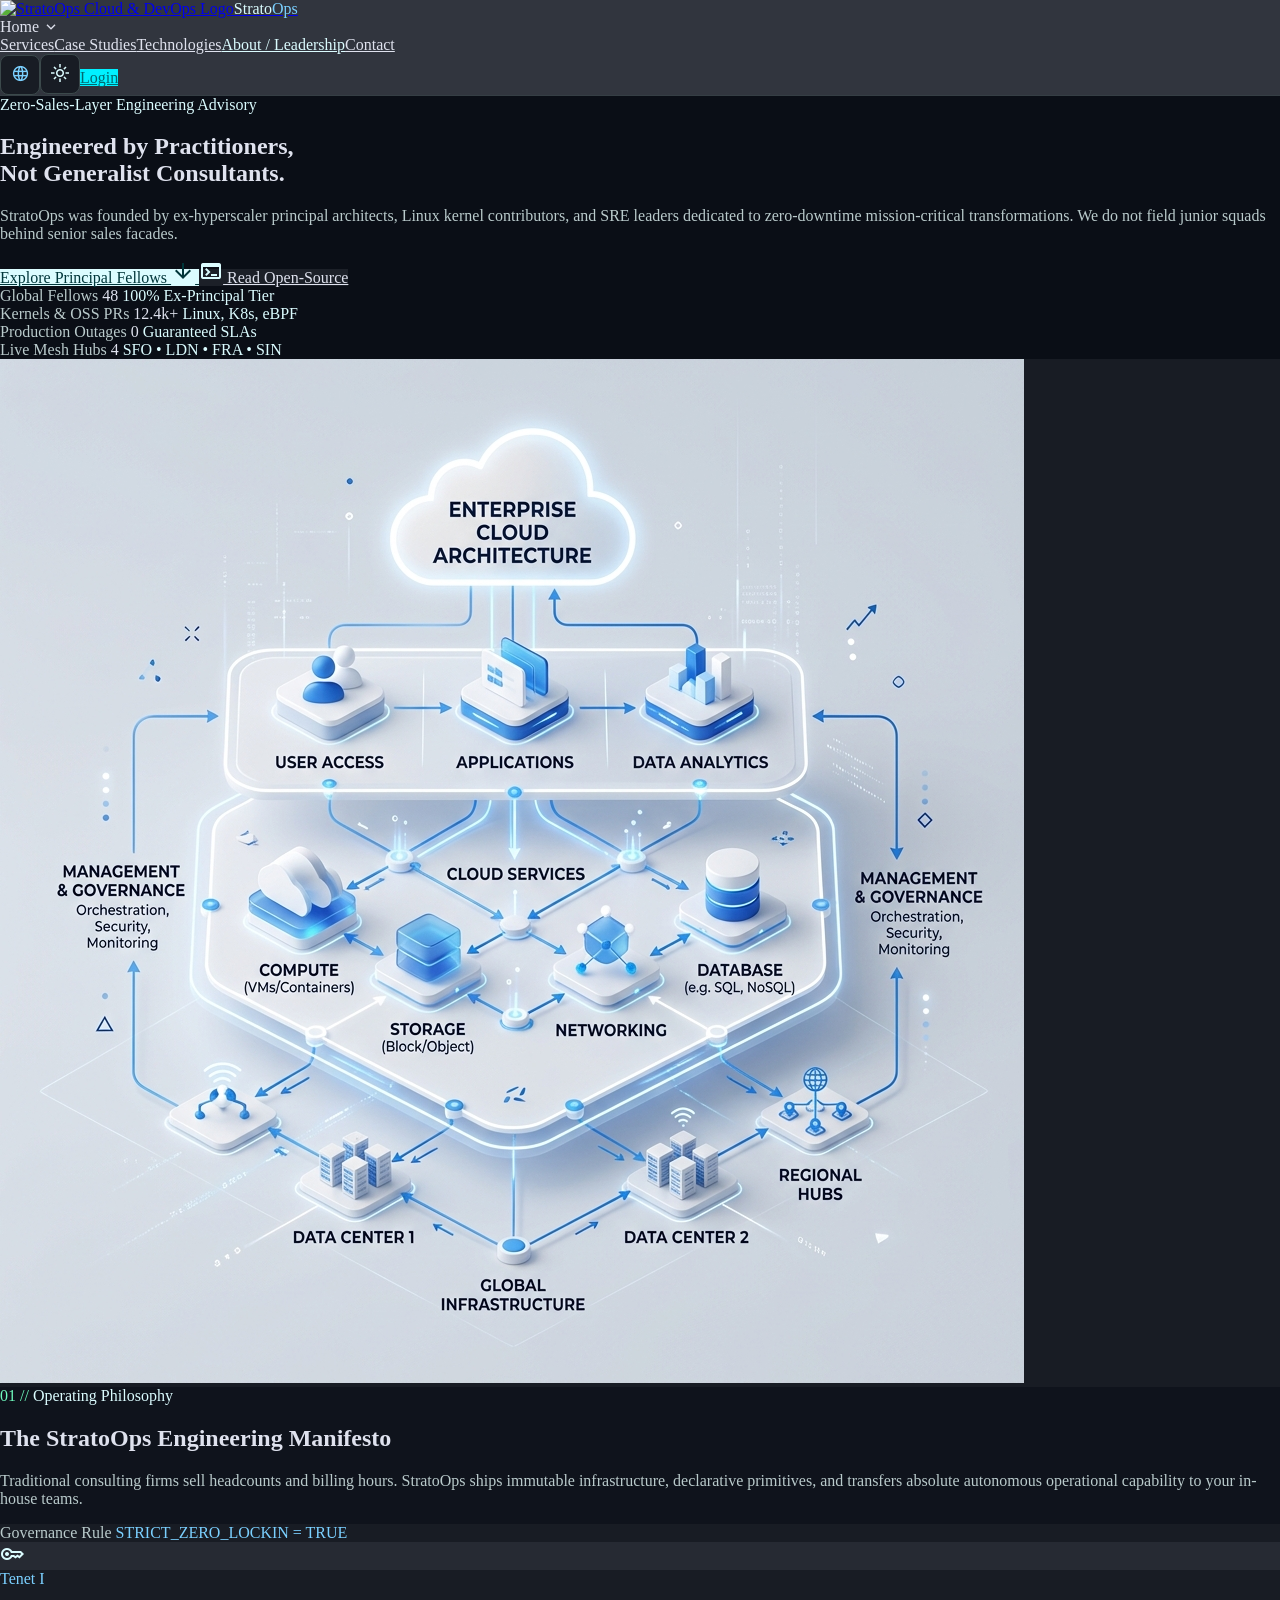
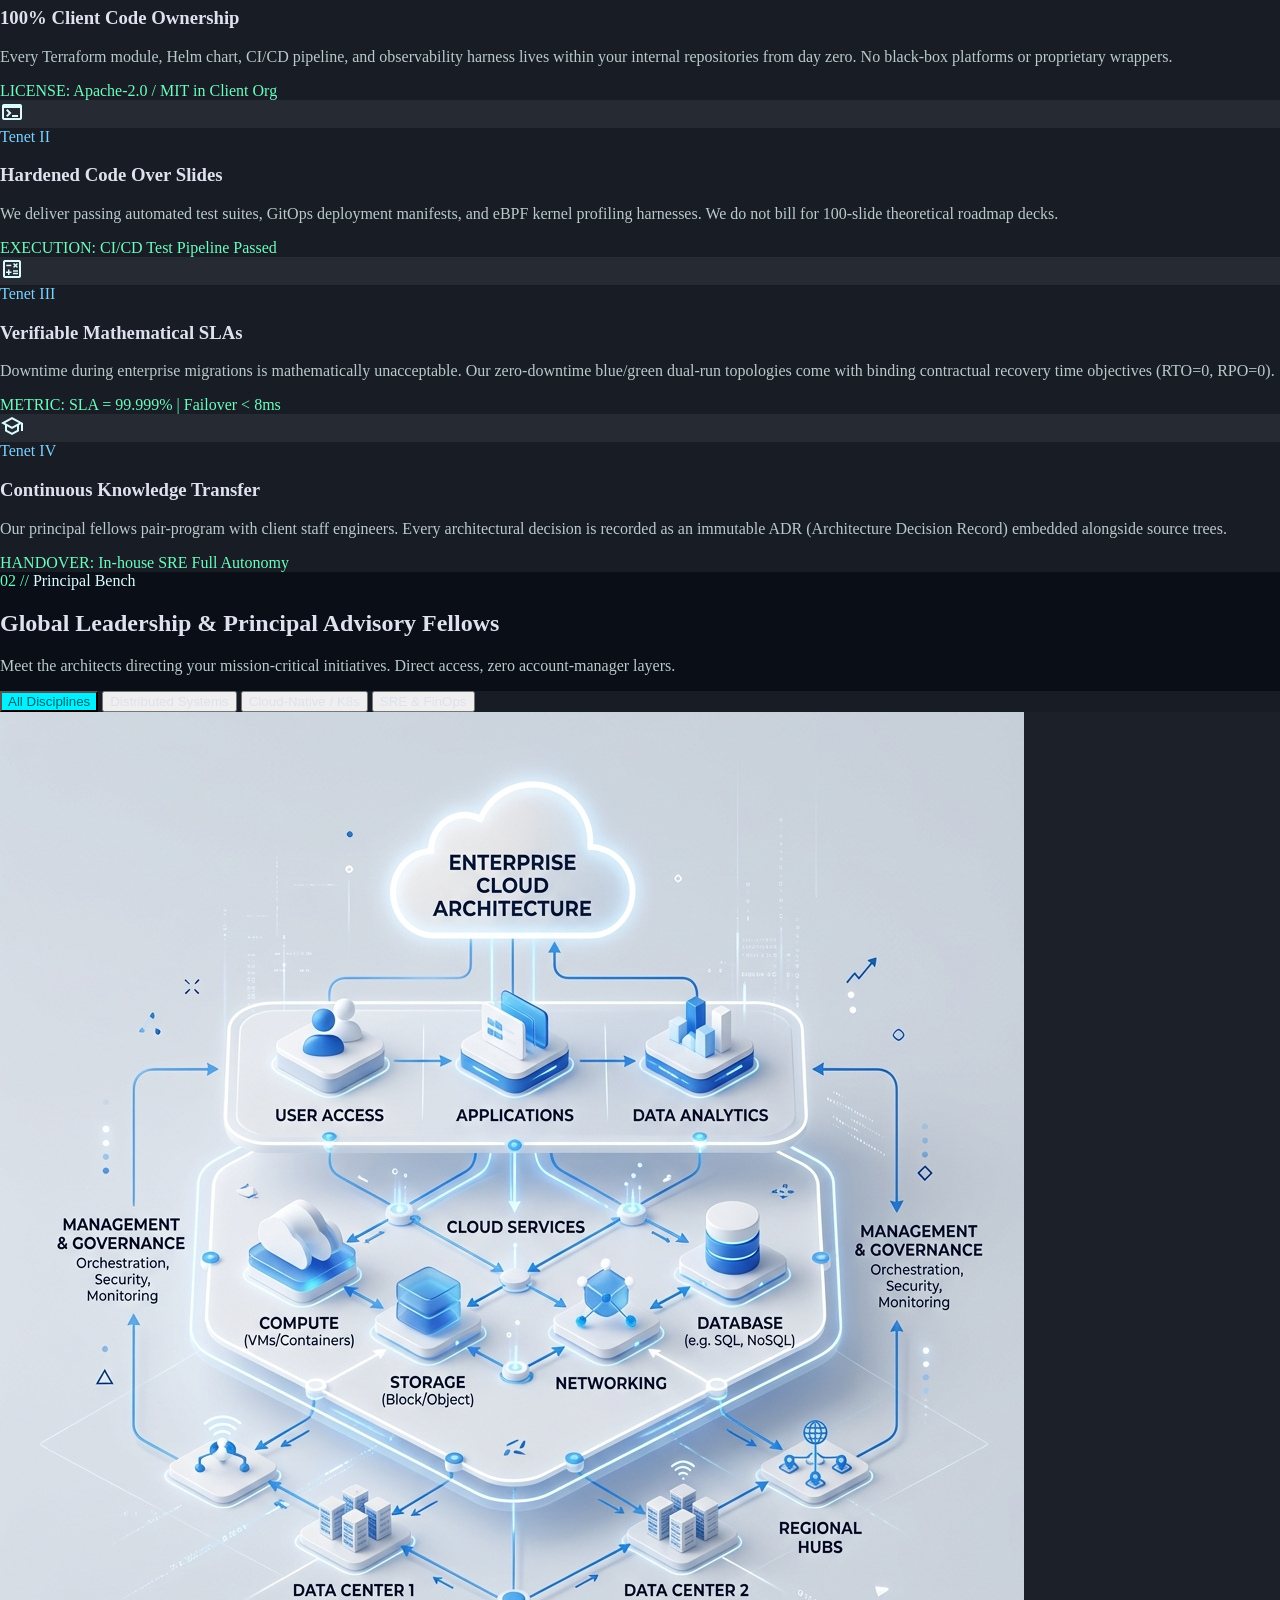
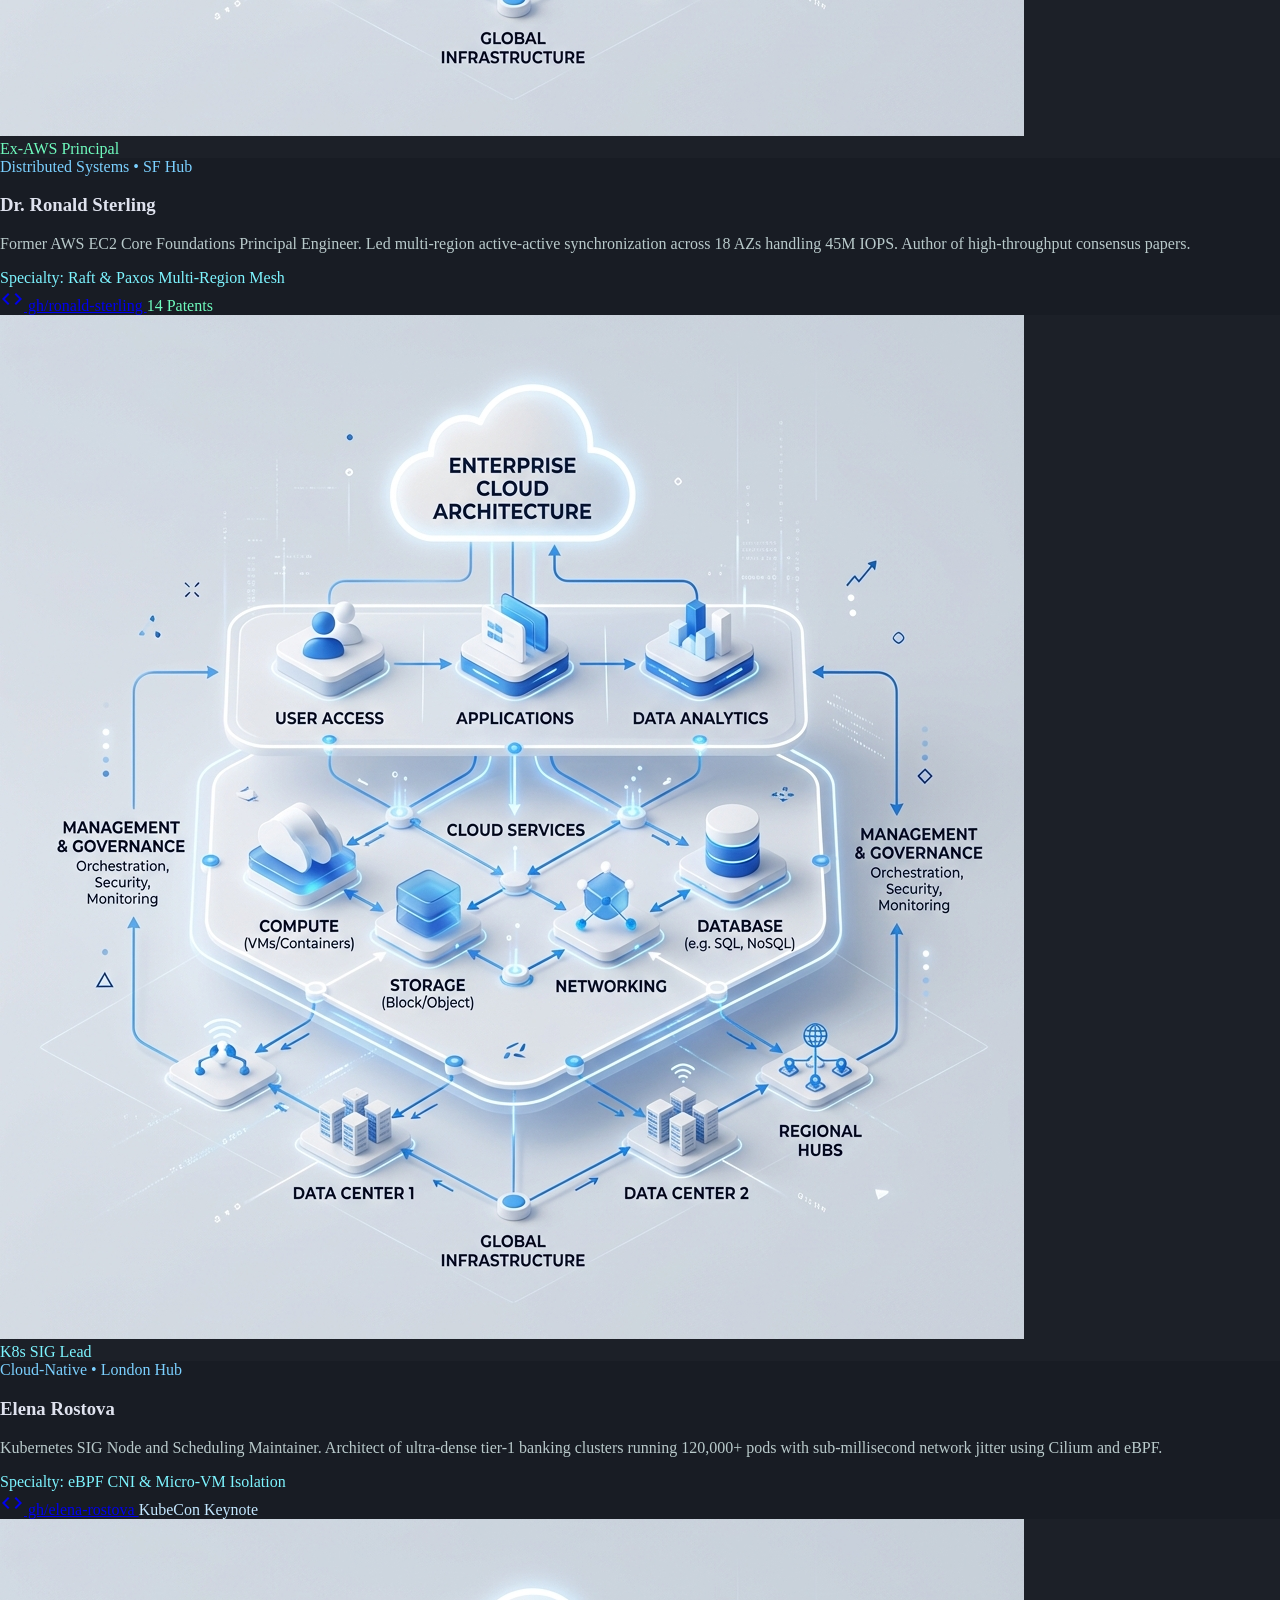
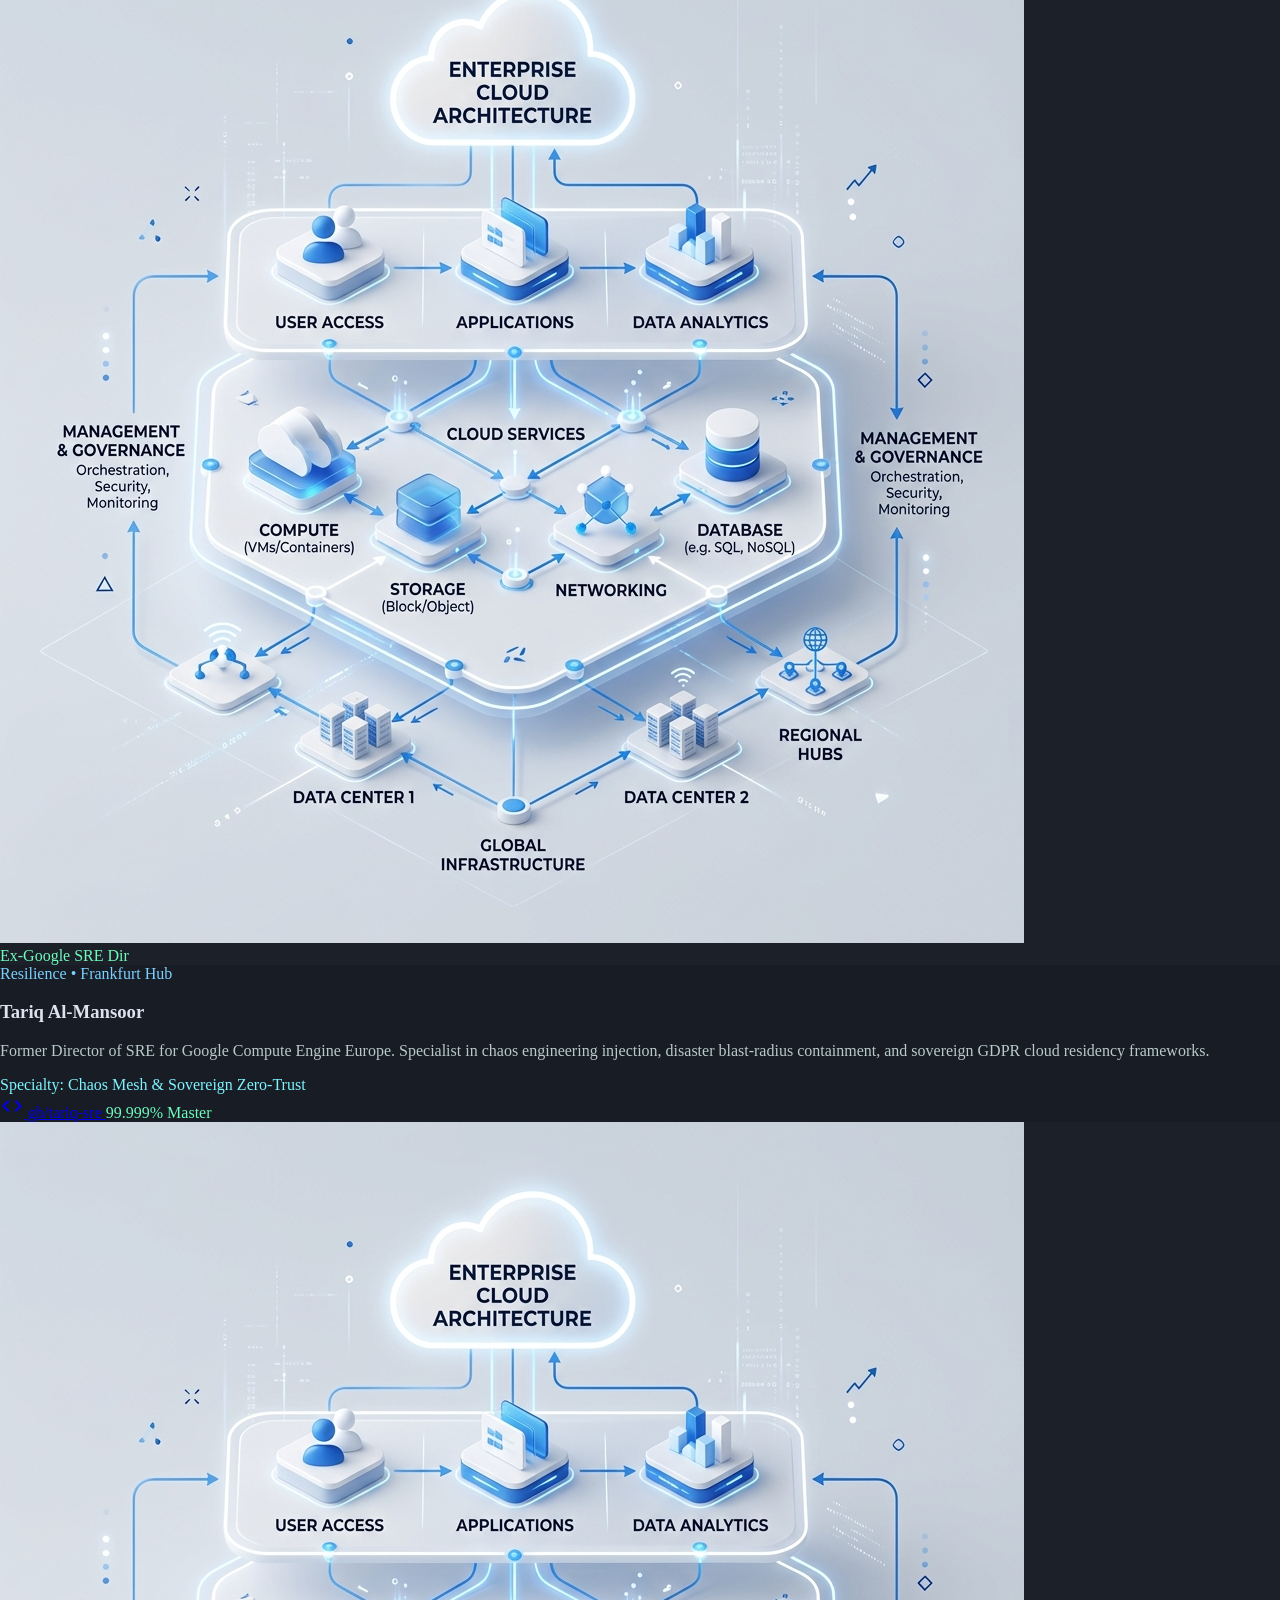
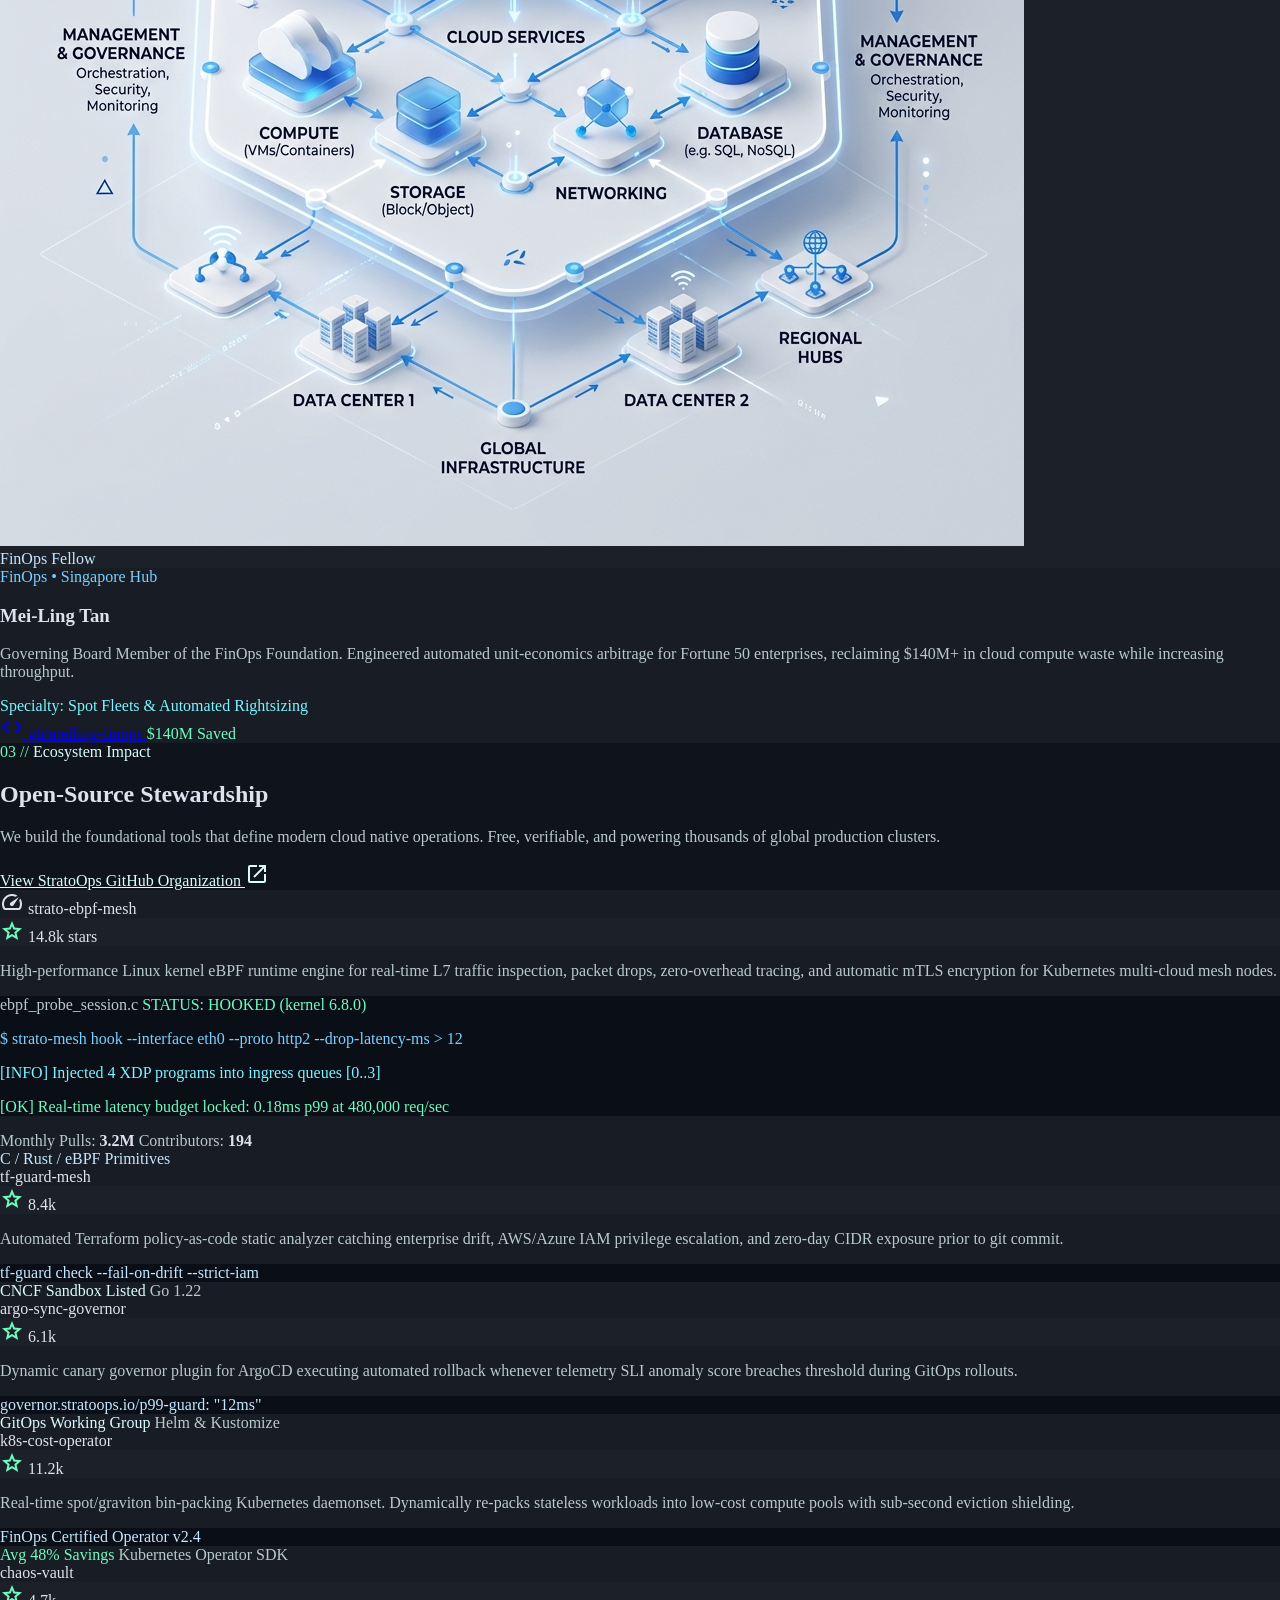
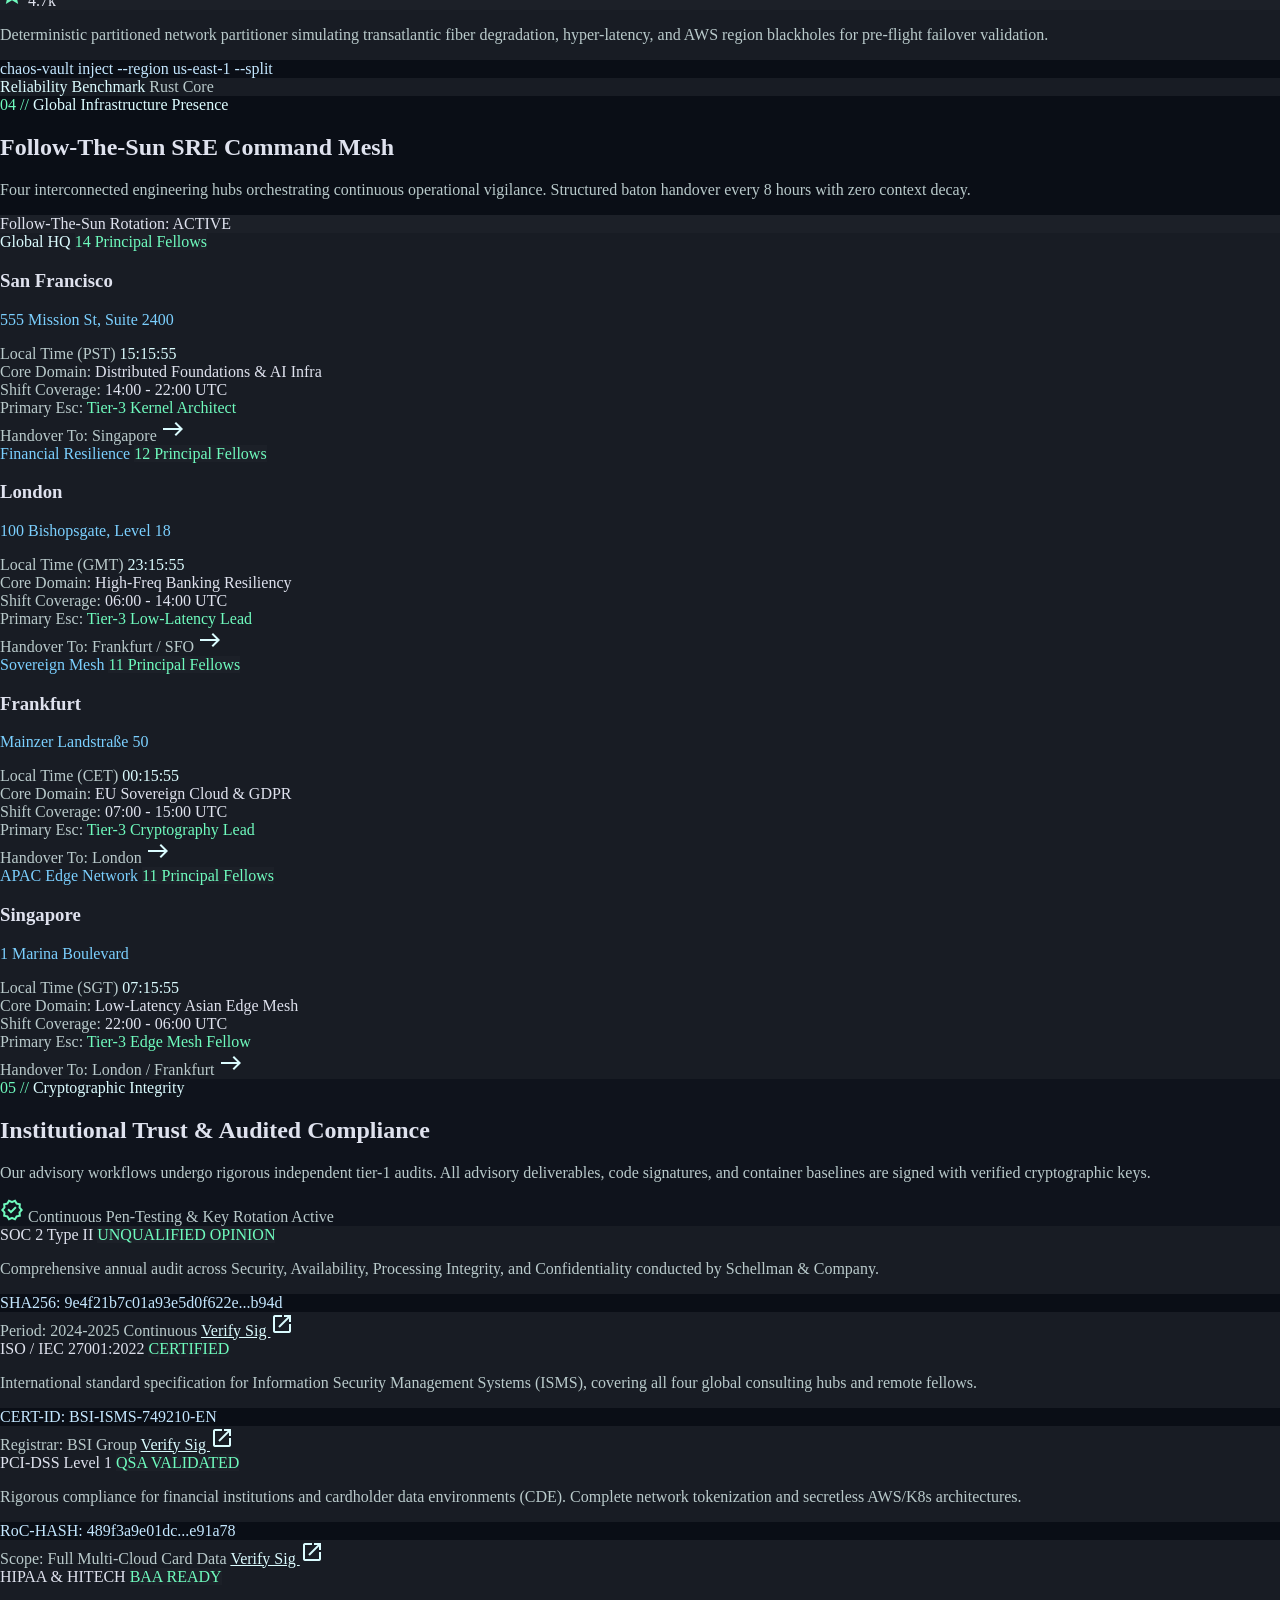
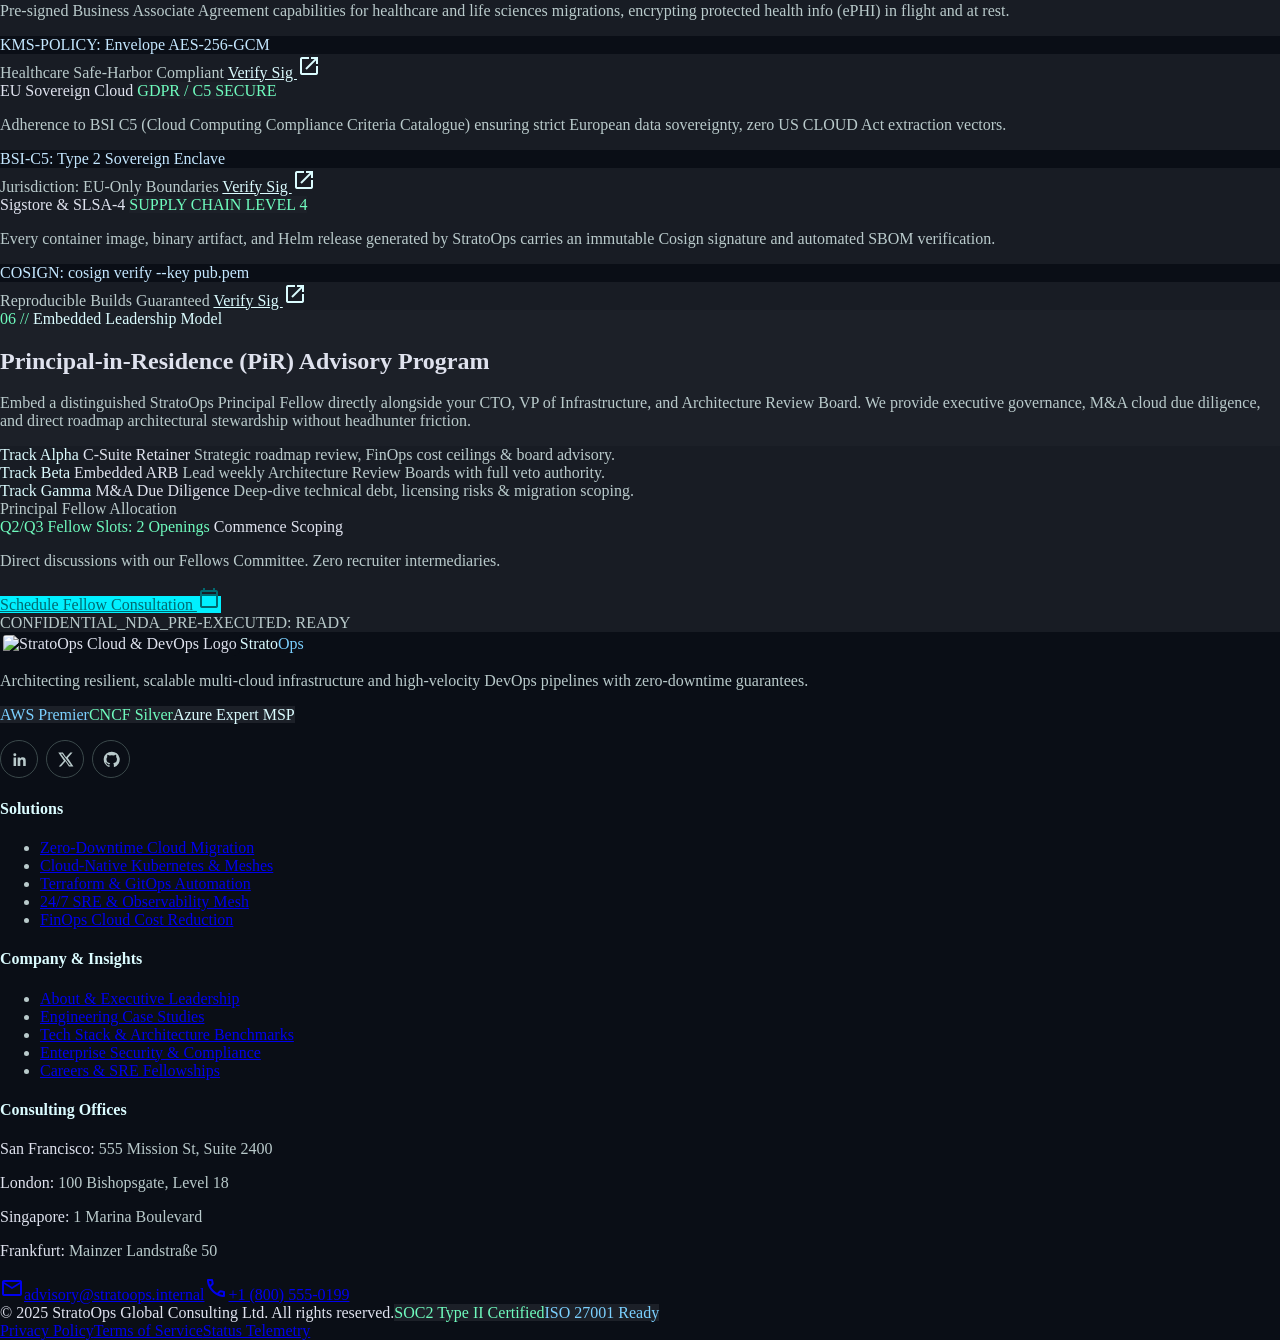
==== about.html @ b1f5c877 "Polish website navigation and responsive pages Co-authored-by: Copilot <223556219+Copilot@users.nore" ====
<!DOCTYPE html>

<html class="" dir="ltr" lang="en"><head><meta charset="utf-8"/><meta content="width=device-width, initial-scale=1.0" name="viewport"/><meta content="web_standard" name="shell-type"/><title>StratoOps - Cloud Migration &amp; DevOps Consulting</title><link href="https://fonts.googleapis.com" rel="preconnect"/><link crossorigin="" href="https://fonts.gstatic.com" rel="preconnect"/><link href="https://fonts.googleapis.com/css2?family=Inter:wght@400;500;600;700;800&amp;family=JetBrains+Mono:wght@400;500;600&amp;display=swap" rel="stylesheet"/><link href="https://fonts.googleapis.com/css2?family=Material+Symbols+Outlined:opsz,wght,FILL,GRAD@20..48,100..700,0..1,-50..200" rel="stylesheet"/><link href="https://fonts.googleapis.com/css2?family=Material+Symbols+Outlined:wght,FILL@100..700,0..1&amp;display=swap" rel="stylesheet"/>
<link href="https://fonts.googleapis.com/css2?family=Material+Symbols+Outlined:wght,FILL@100..700,0..1&amp;display=swap" rel="stylesheet"/><style>@layer base{html,body{margin:0;padding:0;}body{overscroll-behavior:none;}main>:first-child{margin-top:0!important;}main>:last-child{margin-bottom:0!important;}}::-webkit-scrollbar{display:none;}</style><script src="https://cdn.tailwindcss.com"></script><script id="tailwind-config">tailwind.config={darkMode:"class",theme:{extend:{"colors":{"primary":"#0ea5e9","on-primary":"#ffffff","primary-container":"#bae6fd","on-primary-container":"#0369a1","secondary":"#64748b","on-secondary":"#ffffff","secondary-container":"#f1f5f9","on-secondary-container":"#334155","tertiary":"#10b981","on-tertiary":"#ffffff","tertiary-container":"#d1fae5","on-tertiary-container":"#047857","error":"#ef4444","on-error":"#ffffff","error-container":"#fee2e2","on-error-container":"#b91c1c","background":"#f8fafc","on-background":"#0f172a","surface":"#ffffff","on-surface":"#0f172a","surface-variant":"#e2e8f0","on-surface-variant":"#475569","outline":"#94a3b8","outline-variant":"#cbd5e1","surface-container-lowest":"#ffffff","surface-container-low":"#f8fafc","surface-container":"#f1f5f9","surface-container-high":"#e2e8f0","surface-container-highest":"#cbd5e1","surface-bright":"#ffffff","surface-dim":"#e2e8f0","surface-tint":"#0ea5e9"},"borderRadius":{"DEFAULT":"0.125rem","lg":"0.25rem","xl":"0.5rem","full":"0.75rem"},"spacing":{"gutter-mobile":"1rem","margin-mobile":"1rem","space-xs":"0.25rem","margin-tablet":"2rem","gutter":"1.5rem","space-sm":"0.5rem","margin":"4rem","space-md":"1rem","space-lg":"1.5rem","space-xl":"2.5rem"},"fontFamily":{"headline-lg":["Inter"],"body-md":["Inter"],"label-lg":["JetBrains Mono"],"code-block":["JetBrains Mono"],"label-md":["JetBrains Mono"],"label-sm":["JetBrains Mono"],"headline-lg-mobile":["Inter"],"headline-md":["Inter"],"body-lg":["Inter"],"body-sm":["Inter"],"headline-sm":["Inter"],"headline-xl-mobile":["Inter"],"headline-xl":["Inter"]},"fontSize":{"headline-lg":["40px",{"lineHeight":"48px","letterSpacing":"-0.02em","fontWeight":"700"}],"body-md":["16px",{"lineHeight":"24px","letterSpacing":"0em","fontWeight":"400"}],"label-lg":["14px",{"lineHeight":"20px","letterSpacing":"0.02em","fontWeight":"600"}],"code-block":["13px",{"lineHeight":"20px","letterSpacing":"0em","fontWeight":"400"}],"label-md":["12px",{"lineHeight":"16px","letterSpacing":"0.04em","fontWeight":"500"}],"label-sm":["11px",{"lineHeight":"14px","letterSpacing":"0.06em","fontWeight":"500"}],"headline-lg-mobile":["28px",{"lineHeight":"36px","letterSpacing":"-0.015em","fontWeight":"700"}],"headline-md":["28px",{"lineHeight":"36px","letterSpacing":"-0.015em","fontWeight":"600"}],"body-lg":["18px",{"lineHeight":"28px","letterSpacing":"-0.005em","fontWeight":"400"}],"body-sm":["14px",{"lineHeight":"20px","letterSpacing":"0em","fontWeight":"400"}],"headline-sm":["20px",{"lineHeight":"28px","letterSpacing":"-0.01em","fontWeight":"600"}],"headline-xl-mobile":["36px",{"lineHeight":"44px","letterSpacing":"-0.025em","fontWeight":"800"}],"headline-xl":["56px",{"lineHeight":"64px","letterSpacing":"-0.03em","fontWeight":"800"}]}}}};</script><link href="css/site.css" rel="stylesheet"/><script defer="True" src="js/app.js"></script></head><body class="bg-surface text-on-surface font-body-md text-body-md antialiased min-h-screen"><header class="fixed top-0 left-0 right-0 w-full z-50 bg-surface-container-highest backdrop-blur-xl shadow-sm transition-colors"><div class="h-20 w-full max-w-[1440px] mx-auto px-margin-mobile md:px-margin-tablet lg:px-margin flex items-center justify-between gap-space-md"><div class="flex items-center gap-space-md shrink-0"><a class="flex items-center gap-space-sm group" data-path="home-1-enterprise-migration" href="#"><img alt="StratoOps Cloud &amp; DevOps Logo" class="h-8 w-auto object-contain" src="assets/favicon.svg"/><span class="font-headline-sm text-headline-sm text-primary font-bold tracking-tight uppercase">Strato<span class="text-secondary">Ops</span></span></a></div><nav class="hidden xl:flex items-center gap-space-lg" data-active-classes="text-primary font-semibold"><a class="font-label-lg text-label-lg text-on-surface opacity-80 hover:text-primary transition-colors uppercase" data-path="index" href="index.html">Home</a><a class="font-label-lg text-label-lg text-on-surface opacity-80 hover:text-primary transition-colors uppercase" data-path="services" href="services.html">Services</a><a class="font-label-lg text-label-lg text-on-surface opacity-80 hover:text-primary transition-colors uppercase" data-path="case-studies" href="case-studies.html">Case Studies</a><a class="font-label-lg text-label-lg text-on-surface opacity-80 hover:text-primary transition-colors uppercase" data-path="technologies" href="technologies.html">Technologies</a><a class="font-label-lg text-label-lg text-on-surface opacity-80 hover:text-primary transition-colors uppercase" data-path="about-leadership" href="about.html">About / Leadership</a><a class="font-label-lg text-label-lg text-on-surface opacity-80 hover:text-primary transition-colors uppercase" data-path="contact" href="contact.html">Contact</a></nav><div class="flex items-center gap-space-sm shrink-0"><button class="flex items-center justify-center p-space-xs rounded bg-surface-container-low hover:bg-surface-container text-on-surface transition-colors cursor-pointer" id="rtl-toggle-btn" type="button"><span class="material-symbols-outlined text-[18px] text-secondary">language</span></button><button class="p-space-xs rounded bg-surface-container-low hover:bg-surface-container text-on-surface transition-colors cursor-pointer flex items-center justify-center" id="theme-toggle-btn" title="Toggle Dark/Light Mode" type="button"><span class="material-symbols-outlined text-[20px] text-primary-fixed">dark_mode</span></button><a class="hidden sm:inline-flex items-center justify-center px-space-md py-space-sm bg-primary-container text-on-primary-container font-label-lg text-label-lg uppercase rounded shadow-[0_0_16px_rgba(0,240,255,0.2)] hover:bg-secondary-fixed hover:text-on-secondary-fixed transition-all" data-path="contact" href="contact.html">Login</a></div></div></header><main class="w-full pt-20 bg-surface min-h-[calc(100vh-80px)]"><div class="flex flex-col w-full">
<!-- HERO SECTION -->
<section class="relative w-full overflow-hidden bg-surface-container-lowest -mt-20 pt-20">
    <div class="relative w-full min-h-[620px] lg:min-h-[720px] flex flex-col lg:flex-row items-center justify-between max-w-[1440px] mx-auto px-margin-mobile md:px-margin-tablet lg:px-margin py-space-xl gap-space-lg">
        <div class="w-full lg:w-1/2 flex flex-col gap-space-md z-10">
            <div class="inline-flex items-center gap-space-xs px-space-sm py-space-xs rounded-full border border-primary/30 bg-primary/10 text-primary font-label-sm uppercase tracking-wider backdrop-blur-md self-start">
                <span class="inline-block w-2 h-2 rounded-full bg-primary animate-pulse"></span>
                Zero-Sales-Layer Engineering Advisory
            </div>
            <h1 class="font-headline-xl text-headline-xl text-on-surface font-extrabold tracking-tight leading-none">
                Engineered by <span class="text-transparent bg-clip-text bg-gradient-to-r from-primary to-secondary">Practitioners</span>,<br>Not Generalist Consultants.
            </h1>
            <p class="font-body-lg text-body-lg text-on-surface-variant max-w-xl leading-relaxed">
                StratoOps was founded by ex-hyperscaler principal architects, Linux kernel contributors, and SRE leaders dedicated to zero-downtime mission-critical transformations. We do not field junior squads behind senior sales facades.
            </p>
            <div class="flex flex-wrap items-center gap-space-sm pt-space-sm">
                <a href="#principal-fellows" class="px-space-md py-space-sm bg-primary text-on-primary font-label-lg uppercase rounded shadow-[0_0_20px_rgba(0,240,255,0.3)] hover:bg-primary-container hover:text-on-primary-container transition-all hover:-translate-y-1 inline-flex items-center gap-2">
                    Explore Principal Fellows <span class="material-symbols-outlined text-[18px]">arrow_downward</span>
                </a>
                <a href="#open-source" class="px-space-md py-space-sm bg-surface-container text-on-surface border border-outline-variant font-label-lg uppercase rounded hover:bg-surface-container-high transition-all inline-flex items-center gap-2">
                    <span class="material-symbols-outlined text-[18px] text-primary">terminal</span> Read Open-Source
                </a>
            </div>
            <div class="grid grid-cols-2 sm:grid-cols-4 gap-space-md pt-space-lg mt-space-md bg-surface-container-low/50 p-space-md rounded backdrop-blur-sm border border-outline-variant/30">
                <div class="flex flex-col">
                    <span class="font-label-sm text-label-sm uppercase text-on-surface-variant">Global Fellows</span>
                    <span class="font-headline-md text-headline-md text-on-surface font-bold">48</span>
                    <span class="font-code-block text-[11px] text-primary">100% Ex-Principal Tier</span>
                </div>
                <div class="flex flex-col">
                    <span class="font-label-sm text-label-sm uppercase text-on-surface-variant">Kernels & OSS PRs</span>
                    <span class="font-headline-md text-headline-md text-on-surface font-bold">12.4k+</span>
                    <span class="font-code-block text-[11px] text-primary">Linux, K8s, eBPF</span>
                </div>
                <div class="flex flex-col">
                    <span class="font-label-sm text-label-sm uppercase text-on-surface-variant">Production Outages</span>
                    <span class="font-headline-md text-headline-md text-on-surface font-bold">0</span>
                    <span class="font-code-block text-[11px] text-primary">Guaranteed SLAs</span>
                </div>
                <div class="flex flex-col">
                    <span class="font-label-sm text-label-sm uppercase text-on-surface-variant">Live Mesh Hubs</span>
                    <span class="font-headline-md text-headline-md text-on-surface font-bold">4</span>
                    <span class="font-code-block text-[11px] text-primary">SFO • LDN • FRA • SIN</span>
                </div>
            </div>
        </div>
        <div class="w-full lg:w-1/2 relative z-10 flex justify-center mt-12 lg:mt-0">
            <div class="relative p-2 rounded-3xl bg-surface-container-low border border-outline-variant/50 shadow-xl transition-transform hover:scale-[1.02] duration-500">
                <img src="assets/cloud_architecture.jpg" alt="StratoOps Executive Engineering Lounge" class="rounded-2xl shadow-sm max-w-full h-auto w-full object-cover">
            </div>
        </div>
        <!-- Decorative background elements -->
        <div class="absolute top-1/2 left-1/2 -translate-x-1/2 -translate-y-1/2 w-[800px] h-[800px] bg-primary/5 rounded-full blur-3xl pointer-events-none"></div>
    </div>
</section>
<!-- SECTION 1: THE STRATOOPS ENGINEERING MANIFESTO -->
<section class="w-full bg-surface py-space-xl">
<div class="w-full max-w-[1440px] mx-auto px-margin-mobile md:px-margin-tablet lg:px-margin">
<div class="flex flex-col md:flex-row md:items-end justify-between gap-space-md mb-space-xl">
<div class="max-w-2xl flex flex-col gap-space-xs">
<div class="flex items-center gap-space-xs text-primary font-label-md text-label-md uppercase tracking-wider">
<span class="font-mono text-tertiary-fixed">01 //</span>
            Operating Philosophy
          </div>
<h2 class="font-headline-lg text-headline-lg text-on-surface font-bold tracking-tight">
            The StratoOps Engineering Manifesto
          </h2>
<p class="font-body-md text-body-md text-on-surface-variant">
            Traditional consulting firms sell headcounts and billing hours. StratoOps ships immutable infrastructure, declarative primitives, and transfers absolute autonomous operational capability to your in-house teams.
          </p>
</div>
<div class="shrink-0 bg-surface-container-low px-space-md py-space-sm rounded">
<span class="font-label-sm text-label-sm uppercase text-on-surface-variant block">Governance Rule</span>
<span class="font-label-lg text-label-lg text-secondary font-mono">STRICT_ZERO_LOCKIN = TRUE</span>
</div>
</div>
<div class="grid grid-cols-1 md:grid-cols-2 lg:grid-cols-4 gap-space-lg">
<div class="bg-surface-container-low p-space-lg rounded flex flex-col justify-between group hover:bg-surface-container transition-all">
<div class="flex flex-col gap-space-md">
<div class="w-12 h-12 rounded bg-surface-container-high flex items-center justify-center text-primary group-hover:bg-primary-container group-hover:text-on-primary-container transition-all">
<span class="material-symbols-outlined text-[24px]">key</span>
</div>
<div class="flex flex-col gap-space-xs">
<span class="font-label-sm text-label-sm text-secondary-fixed-dim uppercase tracking-wider">Tenet I</span>
<h3 class="font-headline-sm text-headline-sm text-on-surface font-semibold">100% Client Code Ownership</h3>
</div>
<p class="font-body-sm text-body-sm text-on-surface-variant leading-relaxed">
              Every Terraform module, Helm chart, CI/CD pipeline, and observability harness lives within your internal repositories from day zero. No black-box platforms or proprietary wrappers.
            </p>
</div>
<div class="mt-space-lg pt-space-sm bg-surface-container-lowest/50 p-space-xs rounded font-code-block text-code-block text-tertiary-fixed">
            LICENSE: Apache-2.0 / MIT in Client Org
          </div>
</div>
<div class="bg-surface-container-low p-space-lg rounded flex flex-col justify-between group hover:bg-surface-container transition-all">
<div class="flex flex-col gap-space-md">
<div class="w-12 h-12 rounded bg-surface-container-high flex items-center justify-center text-primary group-hover:bg-primary-container group-hover:text-on-primary-container transition-all">
<span class="material-symbols-outlined text-[24px]">terminal</span>
</div>
<div class="flex flex-col gap-space-xs">
<span class="font-label-sm text-label-sm text-secondary-fixed-dim uppercase tracking-wider">Tenet II</span>
<h3 class="font-headline-sm text-headline-sm text-on-surface font-semibold">Hardened Code Over Slides</h3>
</div>
<p class="font-body-sm text-body-sm text-on-surface-variant leading-relaxed">
              We deliver passing automated test suites, GitOps deployment manifests, and eBPF kernel profiling harnesses. We do not bill for 100-slide theoretical roadmap decks.
            </p>
</div>
<div class="mt-space-lg pt-space-sm bg-surface-container-lowest/50 p-space-xs rounded font-code-block text-code-block text-tertiary-fixed">
            EXECUTION: CI/CD Test Pipeline Passed
          </div>
</div>
<div class="bg-surface-container-low p-space-lg rounded flex flex-col justify-between group hover:bg-surface-container transition-all">
<div class="flex flex-col gap-space-md">
<div class="w-12 h-12 rounded bg-surface-container-high flex items-center justify-center text-primary group-hover:bg-primary-container group-hover:text-on-primary-container transition-all">
<span class="material-symbols-outlined text-[24px]">calculate</span>
</div>
<div class="flex flex-col gap-space-xs">
<span class="font-label-sm text-label-sm text-secondary-fixed-dim uppercase tracking-wider">Tenet III</span>
<h3 class="font-headline-sm text-headline-sm text-on-surface font-semibold">Verifiable Mathematical SLAs</h3>
</div>
<p class="font-body-sm text-body-sm text-on-surface-variant leading-relaxed">
              Downtime during enterprise migrations is mathematically unacceptable. Our zero-downtime blue/green dual-run topologies come with binding contractual recovery time objectives (RTO=0, RPO=0).
            </p>
</div>
<div class="mt-space-lg pt-space-sm bg-surface-container-lowest/50 p-space-xs rounded font-code-block text-code-block text-tertiary-fixed">
            METRIC: SLA = 99.999% | Failover &lt; 8ms
          </div>
</div>
<div class="bg-surface-container-low p-space-lg rounded flex flex-col justify-between group hover:bg-surface-container transition-all">
<div class="flex flex-col gap-space-md">
<div class="w-12 h-12 rounded bg-surface-container-high flex items-center justify-center text-primary group-hover:bg-primary-container group-hover:text-on-primary-container transition-all">
<span class="material-symbols-outlined text-[24px]">school</span>
</div>
<div class="flex flex-col gap-space-xs">
<span class="font-label-sm text-label-sm text-secondary-fixed-dim uppercase tracking-wider">Tenet IV</span>
<h3 class="font-headline-sm text-headline-sm text-on-surface font-semibold">Continuous Knowledge Transfer</h3>
</div>
<p class="font-body-sm text-body-sm text-on-surface-variant leading-relaxed">
              Our principal fellows pair-program with client staff engineers. Every architectural decision is recorded as an immutable ADR (Architecture Decision Record) embedded alongside source trees.
            </p>
</div>
<div class="mt-space-lg pt-space-sm bg-surface-container-lowest/50 p-space-xs rounded font-code-block text-code-block text-tertiary-fixed">
            HANDOVER: In-house SRE Full Autonomy
          </div>
</div>
</div>
</div>
</section>
<!-- SECTION 2: GLOBAL LEADERSHIP & PRINCIPAL ADVISORY FELLOWS -->
<section class="w-full bg-surface-container-lowest py-space-xl" id="principal-fellows">
<div class="w-full max-w-[1440px] mx-auto px-margin-mobile md:px-margin-tablet lg:px-margin">
<div class="flex flex-col lg:flex-row lg:items-end justify-between gap-space-md mb-space-lg">
<div class="max-w-2xl flex flex-col gap-space-xs">
<div class="flex items-center gap-space-xs text-primary font-label-md text-label-md uppercase tracking-wider">
<span class="font-mono text-tertiary-fixed">02 //</span>
            Principal Bench
          </div>
<h2 class="font-headline-lg text-headline-lg text-on-surface font-bold tracking-tight">
            Global Leadership &amp; Principal Advisory Fellows
          </h2>
<p class="font-body-md text-body-md text-on-surface-variant">
            Meet the architects directing your mission-critical initiatives. Direct access, zero account-manager layers.
          </p>
</div>
<!-- Filter tabs -->
<div class="flex flex-wrap items-center gap-space-xs bg-surface-container-low p-space-xs rounded" id="fellow-filter-bar">
<button class="px-space-md py-space-xs rounded font-label-sm text-label-sm uppercase bg-primary-container text-on-primary-container cursor-pointer transition-colors filter-btn" data-filter="all" type="button">All Disciplines</button>
<button class="px-space-md py-space-xs rounded font-label-sm text-label-sm uppercase bg-transparent text-on-surface opacity-80 hover:text-primary cursor-pointer transition-colors filter-btn" data-filter="distributed" type="button">Distributed Systems</button>
<button class="px-space-md py-space-xs rounded font-label-sm text-label-sm uppercase bg-transparent text-on-surface opacity-80 hover:text-primary cursor-pointer transition-colors filter-btn" data-filter="cloud-native" type="button">Cloud-Native / K8s</button>
<button class="px-space-md py-space-xs rounded font-label-sm text-label-sm uppercase bg-transparent text-on-surface opacity-80 hover:text-primary cursor-pointer transition-colors filter-btn" data-filter="sre" type="button">SRE &amp; FinOps</button>
</div>
</div>
<div class="grid grid-cols-1 md:grid-cols-2 lg:grid-cols-4 gap-space-lg" id="fellow-grid">
<!-- Fellow 1 -->
<div class="fellow-card bg-surface-container-low rounded overflow-hidden flex flex-col transition-all hover:bg-surface-container" data-category="distributed">
<div class="h-64 w-full relative overflow-hidden bg-surface-container">
<img class="w-full h-full object-cover object-top" alt="Portrait of Dr. Ronald Sterling, Chief Technology Architect at StratoOps, a distinguished African American cloud systems scientist in tech executive blazer in dark modern command center background, electric cyan edge glow and sharp technical lighting" src="assets/cloud_architecture.jpg"/>
<div class="absolute top-space-sm end-space-sm bg-surface-container-highest/90 px-space-xs py-space-xs rounded font-label-sm text-label-sm text-tertiary-fixed backdrop-blur-sm">
              Ex-AWS Principal
            </div>
</div>
<div class="p-space-lg flex flex-col justify-between flex-1 gap-space-md">
<div class="flex flex-col gap-space-xs">
<span class="font-label-sm text-label-sm uppercase text-secondary font-mono">Distributed Systems • SF Hub</span>
<h3 class="font-headline-sm text-headline-sm text-on-surface font-bold">Dr. Ronald Sterling</h3>
<p class="font-body-sm text-body-sm text-on-surface-variant mt-space-xs">
                Former AWS EC2 Core Foundations Principal Engineer. Led multi-region active-active synchronization across 18 AZs handling 45M IOPS. Author of high-throughput consensus papers.
              </p>
</div>
<div class="flex flex-col gap-space-sm pt-space-sm bg-surface-container-lowest/40 p-space-sm rounded">
<span class="font-code-block text-code-block text-primary-fixed">Specialty: Raft &amp; Paxos Multi-Region Mesh</span>
<div class="flex items-center justify-between text-on-surface-variant font-label-sm text-label-sm">
<a class="hover:text-primary transition-colors flex items-center gap-space-xs" href="#">
<span class="material-symbols-outlined text-[16px]">code</span> gh/ronald-sterling
                </a>
<span class="text-tertiary-fixed">14 Patents</span>
</div>
</div>
</div>
</div>
<!-- Fellow 2 -->
<div class="fellow-card bg-surface-container-low rounded overflow-hidden flex flex-col transition-all hover:bg-surface-container" data-category="cloud-native">
<div class="h-64 w-full relative overflow-hidden bg-surface-container">
<img class="w-full h-full object-cover object-top" alt="Portrait of Elena Rostova, Principal Fellow of Container Architecture, East European female software engineer with wireframe glasses looking confidently forward in an ambient dark blue server room setting, cyan bokeh highlights" src="assets/cloud_architecture.jpg"/>
<div class="absolute top-space-sm end-space-sm bg-surface-container-highest/90 px-space-xs py-space-xs rounded font-label-sm text-label-sm text-primary-fixed backdrop-blur-sm">
              K8s SIG Lead
            </div>
</div>
<div class="p-space-lg flex flex-col justify-between flex-1 gap-space-md">
<div class="flex flex-col gap-space-xs">
<span class="font-label-sm text-label-sm uppercase text-secondary font-mono">Cloud-Native • London Hub</span>
<h3 class="font-headline-sm text-headline-sm text-on-surface font-bold">Elena Rostova</h3>
<p class="font-body-sm text-body-sm text-on-surface-variant mt-space-xs">
                Kubernetes SIG Node and Scheduling Maintainer. Architect of ultra-dense tier-1 banking clusters running 120,000+ pods with sub-millisecond network jitter using Cilium and eBPF.
              </p>
</div>
<div class="flex flex-col gap-space-sm pt-space-sm bg-surface-container-lowest/40 p-space-sm rounded">
<span class="font-code-block text-code-block text-primary-fixed">Specialty: eBPF CNI &amp; Micro-VM Isolation</span>
<div class="flex items-center justify-between text-on-surface-variant font-label-sm text-label-sm">
<a class="hover:text-primary transition-colors flex items-center gap-space-xs" href="#">
<span class="material-symbols-outlined text-[16px]">code</span> gh/elena-rostova
                </a>
<span class="text-secondary-fixed">KubeCon Keynote</span>
</div>
</div>
</div>
</div>
<!-- Fellow 3 -->
<div class="fellow-card bg-surface-container-low rounded overflow-hidden flex flex-col transition-all hover:bg-surface-container" data-category="sre">
<div class="h-64 w-full relative overflow-hidden bg-surface-container">
<img class="w-full h-full object-cover object-top" alt="Portrait of Tariq Al-Mansoor, Global Head of SRE and Resilience Engineering, Middle Eastern engineer in dark tailored minimalist jacket, confident expression in front of Frankfurt glass data hub with high precision diagnostic screens" src="assets/cloud_architecture.jpg"/>
<div class="absolute top-space-sm end-space-sm bg-surface-container-highest/90 px-space-xs py-space-xs rounded font-label-sm text-label-sm text-tertiary-fixed backdrop-blur-sm">
              Ex-Google SRE Dir
            </div>
</div>
<div class="p-space-lg flex flex-col justify-between flex-1 gap-space-md">
<div class="flex flex-col gap-space-xs">
<span class="font-label-sm text-label-sm uppercase text-secondary font-mono">Resilience • Frankfurt Hub</span>
<h3 class="font-headline-sm text-headline-sm text-on-surface font-bold">Tariq Al-Mansoor</h3>
<p class="font-body-sm text-body-sm text-on-surface-variant mt-space-xs">
                Former Director of SRE for Google Compute Engine Europe. Specialist in chaos engineering injection, disaster blast-radius containment, and sovereign GDPR cloud residency frameworks.
              </p>
</div>
<div class="flex flex-col gap-space-sm pt-space-sm bg-surface-container-lowest/40 p-space-sm rounded">
<span class="font-code-block text-code-block text-primary-fixed">Specialty: Chaos Mesh &amp; Sovereign Zero-Trust</span>
<div class="flex items-center justify-between text-on-surface-variant font-label-sm text-label-sm">
<a class="hover:text-primary transition-colors flex items-center gap-space-xs" href="#">
<span class="material-symbols-outlined text-[16px]">code</span> gh/tariq-sre
                </a>
<span class="text-tertiary-fixed">99.999% Master</span>
</div>
</div>
</div>
</div>
<!-- Fellow 4 -->
<div class="fellow-card bg-surface-container-low rounded overflow-hidden flex flex-col transition-all hover:bg-surface-container" data-category="sre">
<div class="h-64 w-full relative overflow-hidden bg-surface-container">
<img class="w-full h-full object-cover object-top" alt="Portrait of Mei-Ling Tan, Fellow of Enterprise FinOps and Cloud Economics, Asian woman tech executive with sleek modern styling in glass office overlooking Singapore skyline at night with ambient glowing cyan monitors" src="assets/cloud_architecture.jpg"/>
<div class="absolute top-space-sm end-space-sm bg-surface-container-highest/90 px-space-xs py-space-xs rounded font-label-sm text-label-sm text-secondary-fixed backdrop-blur-sm">
              FinOps Fellow
            </div>
</div>
<div class="p-space-lg flex flex-col justify-between flex-1 gap-space-md">
<div class="flex flex-col gap-space-xs">
<span class="font-label-sm text-label-sm uppercase text-secondary font-mono">FinOps • Singapore Hub</span>
<h3 class="font-headline-sm text-headline-sm text-on-surface font-bold">Mei-Ling Tan</h3>
<p class="font-body-sm text-body-sm text-on-surface-variant mt-space-xs">
                Governing Board Member of the FinOps Foundation. Engineered automated unit-economics arbitrage for Fortune 50 enterprises, reclaiming $140M+ in cloud compute waste while increasing throughput.
              </p>
</div>
<div class="flex flex-col gap-space-sm pt-space-sm bg-surface-container-lowest/40 p-space-sm rounded">
<span class="font-code-block text-code-block text-primary-fixed">Specialty: Spot Fleets &amp; Automated Rightsizing</span>
<div class="flex items-center justify-between text-on-surface-variant font-label-sm text-label-sm">
<a class="hover:text-primary transition-colors flex items-center gap-space-xs" href="#">
<span class="material-symbols-outlined text-[16px]">code</span> gh/meiling-finops
                </a>
<span class="text-tertiary-fixed">$140M Saved</span>
</div>
</div>
</div>
</div>
</div>
</div>
</section>
<!-- SECTION 3: OPEN-SOURCE STEWARDSHIP & COMMUNITY CONTRIBUTIONS -->
<section class="w-full bg-surface py-space-xl" id="open-source">
<div class="w-full max-w-[1440px] mx-auto px-margin-mobile md:px-margin-tablet lg:px-margin">
<div class="flex flex-col md:flex-row md:items-end justify-between gap-space-md mb-space-xl">
<div class="max-w-2xl flex flex-col gap-space-xs">
<div class="flex items-center gap-space-xs text-primary font-label-md text-label-md uppercase tracking-wider">
<span class="font-mono text-tertiary-fixed">03 //</span>
            Ecosystem Impact
          </div>
<h2 class="font-headline-lg text-headline-lg text-on-surface font-bold tracking-tight">
            Open-Source Stewardship
          </h2>
<p class="font-body-md text-body-md text-on-surface-variant">
            We build the foundational tools that define modern cloud native operations. Free, verifiable, and powering thousands of global production clusters.
          </p>
</div>
<a class="inline-flex items-center gap-space-xs text-primary font-label-lg text-label-lg uppercase hover:underline" href="https://github.com" rel="noopener noreferrer" target="_blank">
          View StratoOps GitHub Organization
          <span class="material-symbols-outlined text-[18px]">open_in_new</span>
</a>
</div>
<!-- Bento Mosaic for Tools -->
<div class="grid grid-cols-1 md:grid-cols-3 gap-space-lg">
<!-- Main Highlight Card -->
<div class="md:col-span-2 bg-surface-container-low p-space-lg rounded flex flex-col justify-between">
<div class="flex flex-col gap-space-md">
<div class="flex items-center justify-between">
<div class="flex items-center gap-space-sm">
<span class="material-symbols-outlined text-primary-container text-[28px]">speed</span>
<span class="font-headline-sm text-headline-sm text-on-surface font-bold font-mono">strato-ebpf-mesh</span>
</div>
<div class="flex items-center gap-space-xs bg-surface-container px-space-sm py-space-xs rounded">
<span class="material-symbols-outlined text-[16px] text-tertiary-fixed">star</span>
<span class="font-code-block text-code-block text-on-surface font-bold">14.8k stars</span>
</div>
</div>
<p class="font-body-md text-body-md text-on-surface-variant">
              High-performance Linux kernel eBPF runtime engine for real-time L7 traffic inspection, packet drops, zero-overhead tracing, and automatic mTLS encryption for Kubernetes multi-cloud mesh nodes.
            </p>
<!-- Mini Console Visualizer -->
<div class="w-full bg-surface-container-lowest p-space-md rounded font-code-block text-code-block">
<div class="flex items-center justify-between text-on-surface-variant text-[11px] pb-space-xs border-b border-surface-container-high/40 mb-space-xs">
<span>ebpf_probe_session.c</span>
<span class="text-tertiary-fixed">STATUS: HOOKED (kernel 6.8.0)</span>
</div>
<p class="text-secondary">$ strato-mesh hook --interface eth0 --proto http2 --drop-latency-ms &gt; 12</p>
<p class="text-primary-fixed">[INFO] Injected 4 XDP programs into ingress queues [0..3]</p>
<p class="text-tertiary-fixed">[OK] Real-time latency budget locked: 0.18ms p99 at 480,000 req/sec</p>
</div>
</div>
<div class="flex flex-wrap items-center justify-between gap-space-md pt-space-md mt-space-md bg-surface-container/30 p-space-sm rounded">
<div class="flex items-center gap-space-md">
<span class="font-label-sm text-label-sm text-on-surface-variant font-mono">Monthly Pulls: <strong class="text-on-surface">3.2M</strong></span>
<span class="font-label-sm text-label-sm text-on-surface-variant font-mono">Contributors: <strong class="text-on-surface">194</strong></span>
</div>
<span class="font-code-block text-code-block text-secondary-fixed">C / Rust / eBPF Primitives</span>
</div>
</div>
<!-- Tool Card 2 -->
<div class="bg-surface-container-low p-space-lg rounded flex flex-col justify-between">
<div class="flex flex-col gap-space-md">
<div class="flex items-center justify-between">
<span class="font-headline-sm text-headline-sm text-on-surface font-bold font-mono">tf-guard-mesh</span>
<div class="flex items-center gap-space-xs bg-surface-container px-space-sm py-space-xs rounded">
<span class="material-symbols-outlined text-[16px] text-tertiary-fixed">star</span>
<span class="font-code-block text-code-block text-on-surface font-bold">8.4k</span>
</div>
</div>
<p class="font-body-sm text-body-sm text-on-surface-variant">
              Automated Terraform policy-as-code static analyzer catching enterprise drift, AWS/Azure IAM privilege escalation, and zero-day CIDR exposure prior to git commit.
            </p>
<div class="p-space-sm rounded bg-surface-container-lowest font-code-block text-code-block text-secondary-fixed">
              tf-guard check --fail-on-drift --strict-iam
            </div>
</div>
<div class="pt-space-md mt-space-sm flex items-center justify-between text-on-surface-variant font-label-sm text-label-sm">
<span class="text-primary">CNCF Sandbox Listed</span>
<span>Go 1.22</span>
</div>
</div>
<!-- Tool Card 3 -->
<div class="bg-surface-container-low p-space-lg rounded flex flex-col justify-between">
<div class="flex flex-col gap-space-md">
<div class="flex items-center justify-between">
<span class="font-headline-sm text-headline-sm text-on-surface font-bold font-mono">argo-sync-governor</span>
<div class="flex items-center gap-space-xs bg-surface-container px-space-sm py-space-xs rounded">
<span class="material-symbols-outlined text-[16px] text-tertiary-fixed">star</span>
<span class="font-code-block text-code-block text-on-surface font-bold">6.1k</span>
</div>
</div>
<p class="font-body-sm text-body-sm text-on-surface-variant">
              Dynamic canary governor plugin for ArgoCD executing automated rollback whenever telemetry SLI anomaly score breaches threshold during GitOps rollouts.
            </p>
<div class="p-space-sm rounded bg-surface-container-lowest font-code-block text-code-block text-secondary-fixed">
              governor.stratoops.io/p99-guard: "12ms"
            </div>
</div>
<div class="pt-space-md mt-space-sm flex items-center justify-between text-on-surface-variant font-label-sm text-label-sm">
<span class="text-primary">GitOps Working Group</span>
<span>Helm &amp; Kustomize</span>
</div>
</div>
<!-- Tool Card 4 -->
<div class="bg-surface-container-low p-space-lg rounded flex flex-col justify-between">
<div class="flex flex-col gap-space-md">
<div class="flex items-center justify-between">
<span class="font-headline-sm text-headline-sm text-on-surface font-bold font-mono">k8s-cost-operator</span>
<div class="flex items-center gap-space-xs bg-surface-container px-space-sm py-space-xs rounded">
<span class="material-symbols-outlined text-[16px] text-tertiary-fixed">star</span>
<span class="font-code-block text-code-block text-on-surface font-bold">11.2k</span>
</div>
</div>
<p class="font-body-sm text-body-sm text-on-surface-variant">
              Real-time spot/graviton bin-packing Kubernetes daemonset. Dynamically re-packs stateless workloads into low-cost compute pools with sub-second eviction shielding.
            </p>
<div class="p-space-sm rounded bg-surface-container-lowest font-code-block text-code-block text-secondary-fixed">
              FinOps Certified Operator v2.4
            </div>
</div>
<div class="pt-space-md mt-space-sm flex items-center justify-between text-on-surface-variant font-label-sm text-label-sm">
<span class="text-tertiary-fixed">Avg 48% Savings</span>
<span>Kubernetes Operator SDK</span>
</div>
</div>
<!-- Tool Card 5 -->
<div class="bg-surface-container-low p-space-lg rounded flex flex-col justify-between">
<div class="flex flex-col gap-space-md">
<div class="flex items-center justify-between">
<span class="font-headline-sm text-headline-sm text-on-surface font-bold font-mono">chaos-vault</span>
<div class="flex items-center gap-space-xs bg-surface-container px-space-sm py-space-xs rounded">
<span class="material-symbols-outlined text-[16px] text-tertiary-fixed">star</span>
<span class="font-code-block text-code-block text-on-surface font-bold">4.7k</span>
</div>
</div>
<p class="font-body-sm text-body-sm text-on-surface-variant">
              Deterministic partitioned network partitioner simulating transatlantic fiber degradation, hyper-latency, and AWS region blackholes for pre-flight failover validation.
            </p>
<div class="p-space-sm rounded bg-surface-container-lowest font-code-block text-code-block text-secondary-fixed">
              chaos-vault inject --region us-east-1 --split
            </div>
</div>
<div class="pt-space-md mt-space-sm flex items-center justify-between text-on-surface-variant font-label-sm text-label-sm">
<span class="text-primary">Reliability Benchmark</span>
<span>Rust Core</span>
</div>
</div>
</div>
</div>
</section>
<!-- SECTION 4: GLOBAL INNOVATION HUBS & FOLLOW-THE-SUN SRE ARCHITECTURE -->
<section class="w-full bg-surface-container-lowest py-space-xl">
<div class="w-full max-w-[1440px] mx-auto px-margin-mobile md:px-margin-tablet lg:px-margin">
<div class="flex flex-col md:flex-row md:items-end justify-between gap-space-md mb-space-xl">
<div class="max-w-2xl flex flex-col gap-space-xs">
<div class="flex items-center gap-space-xs text-primary font-label-md text-label-md uppercase tracking-wider">
<span class="font-mono text-tertiary-fixed">04 //</span>
            Global Infrastructure Presence
          </div>
<h2 class="font-headline-lg text-headline-lg text-on-surface font-bold tracking-tight">
            Follow-The-Sun SRE Command Mesh
          </h2>
<p class="font-body-md text-body-md text-on-surface-variant">
            Four interconnected engineering hubs orchestrating continuous operational vigilance. Structured baton handover every 8 hours with zero context decay.
          </p>
</div>
<div class="flex items-center gap-space-sm bg-surface-container px-space-md py-space-sm rounded">
<span class="w-2.5 h-2.5 rounded-full bg-tertiary-fixed animate-ping"></span>
<span class="font-label-sm text-label-sm uppercase text-on-surface font-mono">Follow-The-Sun Rotation: ACTIVE</span>
</div>
</div>
<div class="grid grid-cols-1 md:grid-cols-2 lg:grid-cols-4 gap-space-lg">
<!-- Hub 1: San Francisco -->
<div class="bg-surface-container-low p-space-lg rounded flex flex-col justify-between relative overflow-hidden group">
<div class="flex flex-col gap-space-md">
<div class="flex items-center justify-between">
<span class="font-label-sm text-label-sm uppercase text-primary font-mono font-semibold">Global HQ</span>
<span class="px-space-xs py-space-xs rounded bg-surface-container text-tertiary-fixed font-label-sm text-label-sm font-mono">14 Principal Fellows</span>
</div>
<div class="flex flex-col gap-space-xs">
<h3 class="font-headline-sm text-headline-sm text-on-surface font-bold">San Francisco</h3>
<p class="font-code-block text-code-block text-secondary-fixed-dim">555 Mission St, Suite 2400</p>
</div>
<div class="bg-surface-container-lowest/80 p-space-md rounded flex items-center justify-between">
<span class="font-label-sm text-label-sm text-on-surface-variant uppercase">Local Time (PST)</span>
<span class="font-headline-sm text-headline-sm text-primary font-mono local-clock" data-tz="America/Los_Angeles">--:--:--</span>
</div>
<div class="flex flex-col gap-space-xs text-body-sm text-body-sm text-on-surface-variant">
<div class="flex justify-between font-label-sm text-label-sm">
<span>Core Domain:</span>
<span class="text-on-surface font-mono">Distributed Foundations &amp; AI Infra</span>
</div>
<div class="flex justify-between font-label-sm text-label-sm">
<span>Shift Coverage:</span>
<span class="text-on-surface font-mono">14:00 - 22:00 UTC</span>
</div>
<div class="flex justify-between font-label-sm text-label-sm">
<span>Primary Esc:</span>
<span class="text-tertiary-fixed font-mono">Tier-3 Kernel Architect</span>
</div>
</div>
</div>
<div class="mt-space-lg pt-space-xs border-t border-surface-container-high/40 flex items-center justify-between text-on-surface-variant font-label-sm text-label-sm">
<span>Handover To: Singapore</span>
<span class="material-symbols-outlined text-[16px] text-primary">east</span>
</div>
</div>
<!-- Hub 2: London -->
<div class="bg-surface-container-low p-space-lg rounded flex flex-col justify-between relative overflow-hidden group">
<div class="flex flex-col gap-space-md">
<div class="flex items-center justify-between">
<span class="font-label-sm text-label-sm uppercase text-secondary font-mono font-semibold">Financial Resilience</span>
<span class="px-space-xs py-space-xs rounded bg-surface-container text-tertiary-fixed font-label-sm text-label-sm font-mono">12 Principal Fellows</span>
</div>
<div class="flex flex-col gap-space-xs">
<h3 class="font-headline-sm text-headline-sm text-on-surface font-bold">London</h3>
<p class="font-code-block text-code-block text-secondary-fixed-dim">100 Bishopsgate, Level 18</p>
</div>
<div class="bg-surface-container-lowest/80 p-space-md rounded flex items-center justify-between">
<span class="font-label-sm text-label-sm text-on-surface-variant uppercase">Local Time (GMT)</span>
<span class="font-headline-sm text-headline-sm text-primary font-mono local-clock" data-tz="Europe/London">--:--:--</span>
</div>
<div class="flex flex-col gap-space-xs text-body-sm text-body-sm text-on-surface-variant">
<div class="flex justify-between font-label-sm text-label-sm">
<span>Core Domain:</span>
<span class="text-on-surface font-mono">High-Freq Banking Resiliency</span>
</div>
<div class="flex justify-between font-label-sm text-label-sm">
<span>Shift Coverage:</span>
<span class="text-on-surface font-mono">06:00 - 14:00 UTC</span>
</div>
<div class="flex justify-between font-label-sm text-label-sm">
<span>Primary Esc:</span>
<span class="text-tertiary-fixed font-mono">Tier-3 Low-Latency Lead</span>
</div>
</div>
</div>
<div class="mt-space-lg pt-space-xs border-t border-surface-container-high/40 flex items-center justify-between text-on-surface-variant font-label-sm text-label-sm">
<span>Handover To: Frankfurt / SFO</span>
<span class="material-symbols-outlined text-[16px] text-primary">east</span>
</div>
</div>
<!-- Hub 3: Frankfurt -->
<div class="bg-surface-container-low p-space-lg rounded flex flex-col justify-between relative overflow-hidden group">
<div class="flex flex-col gap-space-md">
<div class="flex items-center justify-between">
<span class="font-label-sm text-label-sm uppercase text-secondary font-mono font-semibold">Sovereign Mesh</span>
<span class="px-space-xs py-space-xs rounded bg-surface-container text-tertiary-fixed font-label-sm text-label-sm font-mono">11 Principal Fellows</span>
</div>
<div class="flex flex-col gap-space-xs">
<h3 class="font-headline-sm text-headline-sm text-on-surface font-bold">Frankfurt</h3>
<p class="font-code-block text-code-block text-secondary-fixed-dim">Mainzer Landstraße 50</p>
</div>
<div class="bg-surface-container-lowest/80 p-space-md rounded flex items-center justify-between">
<span class="font-label-sm text-label-sm text-on-surface-variant uppercase">Local Time (CET)</span>
<span class="font-headline-sm text-headline-sm text-primary font-mono local-clock" data-tz="Europe/Berlin">--:--:--</span>
</div>
<div class="flex flex-col gap-space-xs text-body-sm text-body-sm text-on-surface-variant">
<div class="flex justify-between font-label-sm text-label-sm">
<span>Core Domain:</span>
<span class="text-on-surface font-mono">EU Sovereign Cloud &amp; GDPR</span>
</div>
<div class="flex justify-between font-label-sm text-label-sm">
<span>Shift Coverage:</span>
<span class="text-on-surface font-mono">07:00 - 15:00 UTC</span>
</div>
<div class="flex justify-between font-label-sm text-label-sm">
<span>Primary Esc:</span>
<span class="text-tertiary-fixed font-mono">Tier-3 Cryptography Lead</span>
</div>
</div>
</div>
<div class="mt-space-lg pt-space-xs border-t border-surface-container-high/40 flex items-center justify-between text-on-surface-variant font-label-sm text-label-sm">
<span>Handover To: London</span>
<span class="material-symbols-outlined text-[16px] text-primary">east</span>
</div>
</div>
<!-- Hub 4: Singapore -->
<div class="bg-surface-container-low p-space-lg rounded flex flex-col justify-between relative overflow-hidden group">
<div class="flex flex-col gap-space-md">
<div class="flex items-center justify-between">
<span class="font-label-sm text-label-sm uppercase text-secondary font-mono font-semibold">APAC Edge Network</span>
<span class="px-space-xs py-space-xs rounded bg-surface-container text-tertiary-fixed font-label-sm text-label-sm font-mono">11 Principal Fellows</span>
</div>
<div class="flex flex-col gap-space-xs">
<h3 class="font-headline-sm text-headline-sm text-on-surface font-bold">Singapore</h3>
<p class="font-code-block text-code-block text-secondary-fixed-dim">1 Marina Boulevard</p>
</div>
<div class="bg-surface-container-lowest/80 p-space-md rounded flex items-center justify-between">
<span class="font-label-sm text-label-sm text-on-surface-variant uppercase">Local Time (SGT)</span>
<span class="font-headline-sm text-headline-sm text-primary font-mono local-clock" data-tz="Asia/Singapore">--:--:--</span>
</div>
<div class="flex flex-col gap-space-xs text-body-sm text-body-sm text-on-surface-variant">
<div class="flex justify-between font-label-sm text-label-sm">
<span>Core Domain:</span>
<span class="text-on-surface font-mono">Low-Latency Asian Edge Mesh</span>
</div>
<div class="flex justify-between font-label-sm text-label-sm">
<span>Shift Coverage:</span>
<span class="text-on-surface font-mono">22:00 - 06:00 UTC</span>
</div>
<div class="flex justify-between font-label-sm text-label-sm">
<span>Primary Esc:</span>
<span class="text-tertiary-fixed font-mono">Tier-3 Edge Mesh Fellow</span>
</div>
</div>
</div>
<div class="mt-space-lg pt-space-xs border-t border-surface-container-high/40 flex items-center justify-between text-on-surface-variant font-label-sm text-label-sm">
<span>Handover To: London / Frankfurt</span>
<span class="material-symbols-outlined text-[16px] text-primary">east</span>
</div>
</div>
</div>
</div>
</section>
<!-- SECTION 5: INSTITUTIONAL TRUST, SECURITY & COMPLIANCE CERTIFICATIONS -->
<section class="w-full bg-surface py-space-xl">
<div class="w-full max-w-[1440px] mx-auto px-margin-mobile md:px-margin-tablet lg:px-margin">
<div class="flex flex-col md:flex-row md:items-end justify-between gap-space-md mb-space-xl">
<div class="max-w-2xl flex flex-col gap-space-xs">
<div class="flex items-center gap-space-xs text-primary font-label-md text-label-md uppercase tracking-wider">
<span class="font-mono text-tertiary-fixed">05 //</span>
            Cryptographic Integrity
          </div>
<h2 class="font-headline-lg text-headline-lg text-on-surface font-bold tracking-tight">
            Institutional Trust &amp; Audited Compliance
          </h2>
<p class="font-body-md text-body-md text-on-surface-variant">
            Our advisory workflows undergo rigorous independent tier-1 audits. All advisory deliverables, code signatures, and container baselines are signed with verified cryptographic keys.
          </p>
</div>
<div class="flex items-center gap-space-xs">
<span class="material-symbols-outlined text-tertiary-fixed">verified</span>
<span class="font-label-sm text-label-sm uppercase text-on-surface-variant font-mono">Continuous Pen-Testing &amp; Key Rotation Active</span>
</div>
</div>
<div class="grid grid-cols-1 md:grid-cols-2 lg:grid-cols-3 gap-space-lg">
<!-- Cert 1 -->
<div class="bg-surface-container-low p-space-lg rounded flex flex-col justify-between">
<div class="flex flex-col gap-space-md">
<div class="flex items-center justify-between">
<span class="font-headline-sm text-headline-sm text-on-surface font-bold">SOC 2 Type II</span>
<span class="px-space-xs py-space-xs rounded bg-surface-container text-tertiary-fixed font-label-sm text-label-sm font-mono">UNQUALIFIED OPINION</span>
</div>
<p class="font-body-sm text-body-sm text-on-surface-variant">
              Comprehensive annual audit across Security, Availability, Processing Integrity, and Confidentiality conducted by Schellman &amp; Company.
            </p>
<div class="bg-surface-container-lowest p-space-xs rounded font-code-block text-code-block text-secondary-fixed">
              SHA256: 9e4f21b7c01a93e5d0f622e...b94d
            </div>
</div>
<div class="pt-space-md mt-space-md flex items-center justify-between text-on-surface-variant font-label-sm text-label-sm">
<span>Period: 2024-2025 Continuous</span>
<a class="text-primary hover:underline flex items-center gap-space-xs" href="#">
              Verify Sig <span class="material-symbols-outlined text-[14px]">open_in_new</span>
</a>
</div>
</div>
<!-- Cert 2 -->
<div class="bg-surface-container-low p-space-lg rounded flex flex-col justify-between">
<div class="flex flex-col gap-space-md">
<div class="flex items-center justify-between">
<span class="font-headline-sm text-headline-sm text-on-surface font-bold">ISO / IEC 27001:2022</span>
<span class="px-space-xs py-space-xs rounded bg-surface-container text-tertiary-fixed font-label-sm text-label-sm font-mono">CERTIFIED</span>
</div>
<p class="font-body-sm text-body-sm text-on-surface-variant">
              International standard specification for Information Security Management Systems (ISMS), covering all four global consulting hubs and remote fellows.
            </p>
<div class="bg-surface-container-lowest p-space-xs rounded font-code-block text-code-block text-secondary-fixed">
              CERT-ID: BSI-ISMS-749210-EN
            </div>
</div>
<div class="pt-space-md mt-space-md flex items-center justify-between text-on-surface-variant font-label-sm text-label-sm">
<span>Registrar: BSI Group</span>
<a class="text-primary hover:underline flex items-center gap-space-xs" href="#">
              Verify Sig <span class="material-symbols-outlined text-[14px]">open_in_new</span>
</a>
</div>
</div>
<!-- Cert 3 -->
<div class="bg-surface-container-low p-space-lg rounded flex flex-col justify-between">
<div class="flex flex-col gap-space-md">
<div class="flex items-center justify-between">
<span class="font-headline-sm text-headline-sm text-on-surface font-bold">PCI-DSS Level 1</span>
<span class="px-space-xs py-space-xs rounded bg-surface-container text-tertiary-fixed font-label-sm text-label-sm font-mono">QSA VALIDATED</span>
</div>
<p class="font-body-sm text-body-sm text-on-surface-variant">
              Rigorous compliance for financial institutions and cardholder data environments (CDE). Complete network tokenization and secretless AWS/K8s architectures.
            </p>
<div class="bg-surface-container-lowest p-space-xs rounded font-code-block text-code-block text-secondary-fixed">
              RoC-HASH: 489f3a9e01dc...e91a78
            </div>
</div>
<div class="pt-space-md mt-space-md flex items-center justify-between text-on-surface-variant font-label-sm text-label-sm">
<span>Scope: Full Multi-Cloud Card Data</span>
<a class="text-primary hover:underline flex items-center gap-space-xs" href="#">
              Verify Sig <span class="material-symbols-outlined text-[14px]">open_in_new</span>
</a>
</div>
</div>
<!-- Cert 4 -->
<div class="bg-surface-container-low p-space-lg rounded flex flex-col justify-between">
<div class="flex flex-col gap-space-md">
<div class="flex items-center justify-between">
<span class="font-headline-sm text-headline-sm text-on-surface font-bold">HIPAA &amp; HITECH</span>
<span class="px-space-xs py-space-xs rounded bg-surface-container text-tertiary-fixed font-label-sm text-label-sm font-mono">BAA READY</span>
</div>
<p class="font-body-sm text-body-sm text-on-surface-variant">
              Pre-signed Business Associate Agreement capabilities for healthcare and life sciences migrations, encrypting protected health info (ePHI) in flight and at rest.
            </p>
<div class="bg-surface-container-lowest p-space-xs rounded font-code-block text-code-block text-secondary-fixed">
              KMS-POLICY: Envelope AES-256-GCM
            </div>
</div>
<div class="pt-space-md mt-space-md flex items-center justify-between text-on-surface-variant font-label-sm text-label-sm">
<span>Healthcare Safe-Harbor Compliant</span>
<a class="text-primary hover:underline flex items-center gap-space-xs" href="#">
              Verify Sig <span class="material-symbols-outlined text-[14px]">open_in_new</span>
</a>
</div>
</div>
<!-- Cert 5 -->
<div class="bg-surface-container-low p-space-lg rounded flex flex-col justify-between">
<div class="flex flex-col gap-space-md">
<div class="flex items-center justify-between">
<span class="font-headline-sm text-headline-sm text-on-surface font-bold">EU Sovereign Cloud</span>
<span class="px-space-xs py-space-xs rounded bg-surface-container text-tertiary-fixed font-label-sm text-label-sm font-mono">GDPR / C5 SECURE</span>
</div>
<p class="font-body-sm text-body-sm text-on-surface-variant">
              Adherence to BSI C5 (Cloud Computing Compliance Criteria Catalogue) ensuring strict European data sovereignty, zero US CLOUD Act extraction vectors.
            </p>
<div class="bg-surface-container-lowest p-space-xs rounded font-code-block text-code-block text-secondary-fixed">
              BSI-C5: Type 2 Sovereign Enclave
            </div>
</div>
<div class="pt-space-md mt-space-md flex items-center justify-between text-on-surface-variant font-label-sm text-label-sm">
<span>Jurisdiction: EU-Only Boundaries</span>
<a class="text-primary hover:underline flex items-center gap-space-xs" href="#">
              Verify Sig <span class="material-symbols-outlined text-[14px]">open_in_new</span>
</a>
</div>
</div>
<!-- Cert 6 -->
<div class="bg-surface-container-low p-space-lg rounded flex flex-col justify-between">
<div class="flex flex-col gap-space-md">
<div class="flex items-center justify-between">
<span class="font-headline-sm text-headline-sm text-on-surface font-bold">Sigstore &amp; SLSA-4</span>
<span class="px-space-xs py-space-xs rounded bg-surface-container text-tertiary-fixed font-label-sm text-label-sm font-mono">SUPPLY CHAIN LEVEL 4</span>
</div>
<p class="font-body-sm text-body-sm text-on-surface-variant">
              Every container image, binary artifact, and Helm release generated by StratoOps carries an immutable Cosign signature and automated SBOM verification.
            </p>
<div class="bg-surface-container-lowest p-space-xs rounded font-code-block text-code-block text-secondary-fixed">
              COSIGN: cosign verify --key pub.pem
            </div>
</div>
<div class="pt-space-md mt-space-md flex items-center justify-between text-on-surface-variant font-label-sm text-label-sm">
<span>Reproducible Builds Guaranteed</span>
<a class="text-primary hover:underline flex items-center gap-space-xs" href="#">
              Verify Sig <span class="material-symbols-outlined text-[14px]">open_in_new</span>
</a>
</div>
</div>
</div>
</div>
</section>
<!-- SECTION 6: PRINCIPAL-IN-RESIDENCE TECHNICAL ADVISORY PROGRAM -->
<section class="w-full bg-surface-container-lowest py-space-xl">
<div class="w-full max-w-[1440px] mx-auto px-margin-mobile md:px-margin-tablet lg:px-margin">
<div class="bg-surface-container p-space-lg md:p-space-xl rounded relative overflow-hidden">
<div class="relative z-10 flex flex-col lg:flex-row items-start lg:items-center justify-between gap-space-xl">
<div class="max-w-2xl flex flex-col gap-space-md">
<div class="flex items-center gap-space-xs text-primary font-label-md text-label-md uppercase tracking-wider">
<span class="font-mono text-tertiary-fixed">06 //</span>
              Embedded Leadership Model
            </div>
<h2 class="font-headline-lg text-headline-lg text-on-surface font-extrabold tracking-tight">
              Principal-in-Residence (PiR) Advisory Program
            </h2>
<p class="font-body-md text-body-md text-on-surface-variant leading-relaxed">
              Embed a distinguished StratoOps Principal Fellow directly alongside your CTO, VP of Infrastructure, and Architecture Review Board. We provide executive governance, M&amp;A cloud due diligence, and direct roadmap architectural stewardship without headhunter friction.
            </p>
<div class="grid grid-cols-1 sm:grid-cols-3 gap-space-md pt-space-xs">
<div class="flex flex-col gap-space-xs bg-surface-container-low p-space-sm rounded">
<span class="font-label-sm text-label-sm text-primary uppercase font-mono">Track Alpha</span>
<span class="font-headline-sm text-headline-sm text-on-surface font-semibold">C-Suite Retainer</span>
<span class="font-body-sm text-body-sm text-on-surface-variant">Strategic roadmap review, FinOps cost ceilings &amp; board advisory.</span>
</div>
<div class="flex flex-col gap-space-xs bg-surface-container-low p-space-sm rounded">
<span class="font-label-sm text-label-sm text-primary uppercase font-mono">Track Beta</span>
<span class="font-headline-sm text-headline-sm text-on-surface font-semibold">Embedded ARB</span>
<span class="font-body-sm text-body-sm text-on-surface-variant">Lead weekly Architecture Review Boards with full veto authority.</span>
</div>
<div class="flex flex-col gap-space-xs bg-surface-container-low p-space-sm rounded">
<span class="font-label-sm text-label-sm text-primary uppercase font-mono">Track Gamma</span>
<span class="font-headline-sm text-headline-sm text-on-surface font-semibold">M&amp;A Due Diligence</span>
<span class="font-body-sm text-body-sm text-on-surface-variant">Deep-dive technical debt, licensing risks &amp; migration scoping.</span>
</div>
</div>
</div>
<div class="w-full lg:w-auto shrink-0 bg-surface-container-low p-space-lg rounded flex flex-col gap-space-md min-w-[320px]">
<span class="font-label-sm text-label-sm uppercase text-on-surface-variant">Principal Fellow Allocation</span>
<div class="flex flex-col gap-space-xs">
<span class="font-body-sm text-body-sm text-tertiary-fixed font-mono flex items-center gap-space-xs">
<span class="w-2 h-2 rounded-full bg-tertiary-fixed"></span> Q2/Q3 Fellow Slots: 2 Openings
              </span>
<span class="font-headline-sm text-headline-sm text-on-surface font-bold">Commence Scoping</span>
</div>
<p class="font-body-sm text-body-sm text-on-surface-variant">
              Direct discussions with our Fellows Committee. Zero recruiter intermediaries.
            </p>
<a class="inline-flex items-center justify-center gap-space-xs px-space-md py-space-sm bg-primary-container text-on-primary-container font-label-lg text-label-lg uppercase rounded shadow-lg hover:bg-secondary-fixed hover:text-on-secondary-fixed transition-all cursor-pointer" data-path="contact" href="contact.html">
              Schedule Fellow Consultation
              <span class="material-symbols-outlined text-[18px]">calendar_today</span>
</a>
<div class="font-code-block text-code-block text-center text-on-surface-variant">
              CONFIDENTIAL_NDA_PRE-EXECUTED: READY
            </div>
</div>
</div>
</div>
</div>
</section>
</div>
<script>
  // Filterable fellow bios
  const filterBtns = document.querySelectorAll('.filter-btn');
  const fellowCards = document.querySelectorAll('.fellow-card');

  filterBtns.forEach(btn => {
    btn.addEventListener('click', () => {
      filterBtns.forEach(b => {
        b.classList.remove('bg-primary-container', 'text-on-primary-container');
        b.classList.add('bg-transparent', 'text-on-surface-variant');
      });
      btn.classList.add('bg-primary-container', 'text-on-primary-container');
      btn.classList.remove('bg-transparent', 'text-on-surface-variant');

      const filter = btn.getAttribute('data-filter');
      fellowCards.forEach(card => {
        if (filter === 'all' || card.getAttribute('data-category') === filter) {
          card.style.display = 'flex';
        } else {
          card.style.display = 'none';
        }
      });
    });
  });

  // Follow-the-sun real-time clocks
  function updateClocks() {
    const clockElements = document.querySelectorAll('.local-clock');
    clockElements.forEach(el => {
      const tz = el.getAttribute('data-tz');
      try {
        const now = new Date();
        const formatter = new Intl.DateTimeFormat('en-GB', {
          timeZone: tz,
          hour: '2-digit',
          minute: '2-digit',
          second: '2-digit',
          hour12: false
        });
        el.textContent = formatter.format(now);
      } catch (e) {
        el.textContent = '12:00:00';
      }
    });
  }
  updateClocks();
  setInterval(updateClocks, 1000);
</script></main><footer class="w-full bg-surface-container-lowest text-on-surface"><div class="w-full max-w-[1440px] mx-auto px-margin-mobile md:px-margin-tablet lg:px-margin py-space-xl"><div class="grid grid-cols-1 md:grid-cols-2 lg:grid-cols-4 gap-space-xl mb-space-xl"><div class="flex flex-col gap-space-md"><div class="flex items-center gap-space-sm"><img alt="StratoOps Cloud &amp; DevOps Logo" class="h-8 w-auto object-contain" src="assets/favicon.svg"/><span class="font-headline-sm text-headline-sm text-primary font-bold tracking-tight uppercase">Strato<span class="text-secondary">Ops</span></span></div><p class="font-body-sm text-body-sm text-on-surface-variant leading-relaxed">Architecting resilient, scalable multi-cloud infrastructure and high-velocity DevOps pipelines with zero-downtime guarantees.</p><div class="flex flex-wrap gap-space-xs mt-space-sm"><span class="px-space-sm py-space-xs rounded bg-surface-container text-secondary font-label-sm text-label-sm uppercase">AWS Premier</span><span class="px-space-sm py-space-xs rounded bg-surface-container text-tertiary-fixed font-label-sm text-label-sm uppercase">CNCF Silver</span><span class="px-space-sm py-space-xs rounded bg-surface-container text-primary font-label-sm text-label-sm uppercase">Azure Expert MSP</span></div></div><div class="flex flex-col gap-space-sm"><h4 class="font-label-lg text-label-lg text-primary uppercase font-semibold mb-space-xs">Solutions</h4><ul class="flex flex-col gap-space-xs font-body-sm text-body-sm text-on-surface-variant"><li class="hover:text-on-surface transition-colors"><a class="" data-path="services" href="services.html">Zero-Downtime Cloud Migration</a></li><li class="hover:text-on-surface transition-colors"><a class="" data-path="services" href="services.html">Cloud-Native Kubernetes &amp; Meshes</a></li><li class="hover:text-on-surface transition-colors"><a class="" data-path="services" href="services.html">Terraform &amp; GitOps Automation</a></li><li class="hover:text-on-surface transition-colors"><a class="" data-path="services" href="services.html">24/7 SRE &amp; Observability Mesh</a></li><li class="hover:text-on-surface transition-colors"><a class="" data-path="services" href="services.html">FinOps Cloud Cost Reduction</a></li></ul></div><div class="flex flex-col gap-space-sm"><h4 class="font-label-lg text-label-lg text-primary uppercase font-semibold mb-space-xs">Company &amp; Insights</h4><ul class="flex flex-col gap-space-xs font-body-sm text-body-sm text-on-surface-variant"><li class="hover:text-on-surface transition-colors"><a class="" data-path="about-leadership" href="about.html">About &amp; Executive Leadership</a></li><li class="hover:text-on-surface transition-colors"><a class="" data-path="case-studies" href="case-studies.html">Engineering Case Studies</a></li><li class="hover:text-on-surface transition-colors"><a class="" data-path="technologies" href="technologies.html">Tech Stack &amp; Architecture Benchmarks</a></li><li class="hover:text-on-surface transition-colors"><a class="" data-path="contact" href="contact.html">Enterprise Security &amp; Compliance</a></li><li class="hover:text-on-surface transition-colors"><a class="" data-path="contact" href="contact.html">Careers &amp; SRE Fellowships</a></li></ul></div><div class="flex flex-col gap-space-sm"><h4 class="font-label-lg text-label-lg text-primary uppercase font-semibold mb-space-xs">Consulting Offices</h4><div class="font-body-sm text-body-sm text-on-surface-variant flex flex-col gap-space-xs"><p class=""><span class="text-on-surface font-semibold">San Francisco:</span> 555 Mission St, Suite 2400</p><p class=""><span class="text-on-surface font-semibold">London:</span> 100 Bishopsgate, Level 18</p><p class=""><span class="text-on-surface font-semibold">Singapore:</span> 1 Marina Boulevard</p><p class=""><span class="text-on-surface font-semibold">Frankfurt:</span> Mainzer Landstraße 50</p></div><div class="mt-space-sm flex flex-col gap-space-xs font-label-md text-label-md text-secondary"><a class="hover:text-primary transition-colors flex items-center gap-space-xs" href="mailto:advisory@stratoops.internal"><span class="material-symbols-outlined text-[16px]">mail</span>advisory@stratoops.internal</a><a class="hover:text-primary transition-colors flex items-center gap-space-xs" href="tel:+18005550199"><span class="material-symbols-outlined text-[16px]">call</span>+1 (800) 555-0199</a></div></div></div><div class="pt-space-lg bg-surface-container-low/40 rounded px-space-md py-space-sm flex flex-col md:flex-row items-center justify-between gap-space-md font-body-sm text-body-sm text-on-surface-variant"><div class="flex flex-wrap items-center gap-space-md"><span class="font-label-sm text-label-sm uppercase text-on-surface">© 2025 StratoOps Global Consulting Ltd. All rights reserved.</span><span class="px-space-xs py-space-xs rounded bg-surface-container font-label-sm text-label-sm text-tertiary-fixed">SOC2 Type II Certified</span><span class="px-space-xs py-space-xs rounded bg-surface-container font-label-sm text-label-sm text-secondary">ISO 27001 Ready</span></div><div class="flex items-center gap-space-md font-label-sm text-label-sm uppercase"><a class="hover:text-on-surface transition-colors" data-path="contact" href="contact.html">Privacy Policy</a><a class="hover:text-on-surface transition-colors" data-path="contact" href="contact.html">Terms of Service</a><a class="hover:text-on-surface transition-colors" data-path="contact" href="contact.html">Status Telemetry</a></div></div></div></footer></body></html>
---- css/site.css ----
/* StratoOps global theme + RTL layer */
:root{
  --surface:#0f131c;
  --surface-container-lowest:#0a0e16;
  --surface-container-low:#181c24;
  --surface-container:#1c2028;
  --surface-container-high:#262a33;
  --surface-container-highest:#31353e;
  --surface-variant:#31353e;
  --surface-bright:#353942;
  --on-surface:#dfe2ee;
  --on-surface-variant:#b9cacb;
  --on-background:#dfe2ee;
  --outline:#849495;
  --outline-variant:#3b494b;
  --primary:#dbfcff;
  --primary-container:#00f0ff;
  --primary-fixed:#7df4ff;
  --primary-fixed-dim:#00dbe9;
  --on-primary:#00363a;
  --on-primary-container:#006970;
  --on-secondary-container:#00354a;
  --on-tertiary-container:#003824;
  --secondary:#7bd0ff;
  --secondary-container:#00a6e0;
  --secondary-fixed:#c4e7ff;
  --secondary-fixed-dim:#7bd0ff;
  --on-secondary:#00354a;
  --tertiary:#d8ffe7;
  --tertiary-container:#65f2b5;
  --tertiary-fixed:#6ffbbe;
  --tertiary-fixed-dim:#4edea3;
  --on-tertiary:#003824;
  --error:#ffb4ab;
  --error-container:#93000a;
  --on-error:#690005;
  --on-error-container:#ffdad6;
  --font-body:'Inter',system-ui,sans-serif;
}

html.light{
  --surface:#f7fafb;
  --surface-container-lowest:#ffffff;
  --surface-container-low:#f0f5f6;
  --surface-container:#e8eff1;
  --surface-container-high:#dfe8eb;
  --surface-container-highest:#d4e0e3;
  --surface-variant:#dbe5e7;
  --surface-bright:#ffffff;
  --on-surface:#102027;
  --on-surface-variant:#4d6268;
  --on-background:#102027;
  --outline:#60777d;
  --outline-variant:#b8c7cb;
  --primary:#006b73;
  --primary-container:#00b9c6;
  --primary-fixed:#00575e;
  --primary-fixed-dim:#006b73;
  --on-primary:#ffffff;
  --on-primary-container:#00363a;
  --on-secondary-container:#00354a;
  --on-tertiary-container:#005235;
  --secondary:#006b91;
  --secondary-container:#8edcff;
  --secondary-fixed:#005477;
  --secondary-fixed-dim:#006b91;
  --on-secondary:#ffffff;
  --tertiary:#08734d;
  --tertiary-container:#9af6ca;
  --tertiary-fixed:#005c3b;
  --tertiary-fixed-dim:#08734d;
  --on-tertiary:#ffffff;
  --error:#ba1a1a;
  --error-container:#ffdad6;
  --on-error:#ffffff;
  --on-error-container:#690005;
}

html,body{scroll-behavior:smooth}
body{background:var(--surface)!important;color:var(--on-surface)!important;transition:background .25s ease,color .25s ease}
html.light body{background:var(--surface)!important;color:var(--on-surface)!important}

/* Rebind the Stitch/Tailwind semantic palette to our theme variables. */
[class~="bg-surface"]{background-color:var(--surface)!important}
[class~="bg-surface-container-lowest"]{background-color:var(--surface-container-lowest)!important}
[class~="bg-surface-container-low"]{background-color:var(--surface-container-low)!important}
[class~="bg-surface-container"]{background-color:var(--surface-container)!important}
[class~="bg-surface-container-high"]{background-color:var(--surface-container-high)!important}
[class~="bg-surface-container-highest"]{background-color:var(--surface-container-highest)!important}
[class~="bg-surface-variant"]{background-color:var(--surface-variant)!important}
[class~="bg-surface-bright"]{background-color:var(--surface-bright)!important}
[class~="bg-primary"]{background-color:var(--primary)!important}
[class~="bg-primary-container"]{background-color:var(--primary-container)!important}
[class~="bg-secondary"]{background-color:var(--secondary)!important}
[class~="bg-secondary-container"]{background-color:var(--secondary-container)!important}
[class~="bg-tertiary"]{background-color:var(--tertiary)!important}
[class~="bg-tertiary-container"]{background-color:var(--tertiary-container)!important}
[class~="bg-error"]{background-color:var(--error)!important}
[class~="bg-error-container"]{background-color:var(--error-container)!important}

[class~="text-on-surface"]{color:var(--on-surface)!important}
[class~="text-on-surface-variant"]{color:var(--on-surface-variant)!important}
[class~="text-on-background"]{color:var(--on-background)!important}
[class~="text-primary"]{color:var(--primary)!important}
[class~="text-primary-fixed"]{color:var(--primary-fixed)!important}
[class~="text-secondary"]{color:var(--secondary)!important}
[class~="text-tertiary"]{color:var(--tertiary)!important}
[class~="text-tertiary-fixed"]{color:var(--tertiary-fixed)!important}
[class~="text-error"]{color:var(--error)!important}
[class~="text-on-primary"]{color:var(--on-primary)!important}
[class~="text-on-primary-container"]{color:var(--on-primary-container)!important}
[class~="text-on-secondary"]{color:var(--on-secondary)!important}
[class~="text-on-secondary-container"]{color:var(--on-secondary-container)!important}
[class~="text-on-tertiary"]{color:var(--on-tertiary)!important}
[class~="text-on-tertiary-container"]{color:var(--on-tertiary-container)!important}
[class~="text-on-error-container"]{color:var(--on-error-container)!important}
[class~="text-primary-fixed-dim"]{color:var(--primary-fixed-dim)!important}
[class~="text-secondary-fixed"]{color:var(--secondary-fixed)!important}
[class~="text-secondary-fixed-dim"]{color:var(--secondary-fixed-dim)!important}
[class~="text-tertiary-fixed-dim"]{color:var(--tertiary-fixed-dim)!important}

[class~="border-outline"]{border-color:var(--outline)!important}
[class~="border-outline-variant"]{border-color:var(--outline-variant)!important}

/* Keep accent text readable on the lighter page surfaces. */
html.light [class~="text-primary-container"]{color:var(--on-primary-container)!important}
html.light [class~="text-secondary-container"]{color:var(--on-secondary-container)!important}
html.light [class~="text-tertiary-container"]{color:var(--on-tertiary-container)!important}
html.light [class~="text-error-container"]{color:var(--on-error-container)!important}
html.light [class*="text-primary/"]{color:var(--primary)!important}
html.light [class*="text-secondary/"]{color:var(--secondary)!important}
html.light [class*="text-tertiary/"]{color:var(--tertiary)!important}
html.light [class*="text-primary-fixed/"]{color:var(--primary-fixed)!important}
html.light [class*="text-secondary-fixed/"]{color:var(--secondary-fixed)!important}
html.light [class*="text-tertiary-fixed/"]{color:var(--tertiary-fixed)!important}

/* Common arbitrary opacity/hover utilities generated by Stitch. */
html.light [class*="border-outline-variant"]{border-color:var(--outline-variant)!important}
html.light [class*="divide-outline-variant"]{border-color:var(--outline-variant)!important}

/* Make controls visibly respond in light mode. */
html.light input,html.light textarea,html.light select{
  color:var(--on-surface)!important;
  background-color:var(--surface-container-lowest)!important;
}
input,textarea,select{transition:background .2s ease,color .2s ease,border-color .2s ease}
::placeholder{color:var(--on-surface-variant)!important;opacity:.8}

/* Persistent header */
header{
  backdrop-filter:blur(14px);
  -webkit-backdrop-filter:blur(14px);
  background-color: color-mix(in srgb, var(--surface-container-highest) 95%, transparent) !important;
  border-bottom: 1px solid color-mix(in srgb, var(--outline-variant) 50%, transparent) !important;
}
html.light header{
  background-color: color-mix(in srgb, var(--surface-container-highest) 95%, transparent) !important;
  border-bottom:1px solid var(--outline-variant);
  box-shadow:0 1px 8px rgba(16,32,39,.12);
}

/* Refined, consistent header controls */
header #rtl-toggle-btn,
header #theme-toggle-btn{
  min-height:40px;
  border:1px solid var(--outline-variant);
  border-radius:8px;
  background-color:var(--surface-container-low)!important;
  color:var(--on-surface)!important;
  transition:background-color .18s ease,border-color .18s ease,box-shadow .18s ease,transform .18s ease;
}
header #rtl-toggle-btn{width:40px;padding:0}
header #theme-toggle-btn{width:40px;padding:0}
header #rtl-toggle-btn:hover,
header #theme-toggle-btn:hover{
  border-color:var(--primary);
  background-color:var(--surface-container)!important;
  box-shadow:0 3px 12px rgba(0,0,0,.12);
}
header #rtl-toggle-btn:active,
header #theme-toggle-btn:active{transform:translateY(1px)}
header #rtl-toggle-btn:focus-visible,
header #theme-toggle-btn:focus-visible{
  outline:2px solid var(--primary);
  outline-offset:2px;
}
header #rtl-toggle-btn .material-symbols-outlined{
  font-size:19px;
  color:var(--secondary)!important;
}
header #theme-toggle-btn .material-symbols-outlined{
  font-size:20px;
  color:var(--primary)!important;
}

/* Home page selector */
.strato-home-dropdown{position:relative}
#assessment,#runbooks{scroll-margin-top:96px}
.strato-home-dropdown>summary{
  display:flex;
  align-items:center;
  gap:3px;
  list-style:none;
  cursor:pointer;
}
.strato-home-dropdown>summary::-webkit-details-marker{display:none}
.strato-home-chevron{font-size:18px;transition:transform .18s ease}
.strato-home-dropdown[open]>summary .strato-home-chevron,
.strato-home-dropdown:hover>summary .strato-home-chevron,
.strato-home-dropdown:focus-within>summary .strato-home-chevron{transform:rotate(180deg)}
.strato-home-submenu{
  display:none;
  position:absolute;
  top:100%;
  inset-inline-start:0;
  z-index:110;
  min-width:240px;
  padding:8px;
  border:1px solid var(--outline-variant);
  border-radius:10px;
  background:var(--surface-container-high);
  box-shadow:0 16px 36px rgba(0,0,0,.28);
}
.strato-home-dropdown[open]>.strato-home-submenu,
.strato-home-dropdown:hover>.strato-home-submenu,
.strato-home-dropdown:focus-within>.strato-home-submenu{display:flex;flex-direction:column;gap:3px}
.strato-home-submenu a{
  display:block;
  padding:10px 12px;
  border-radius:7px;
  color:var(--on-surface)!important;
  text-decoration:none;
  font-size:14px;
  font-weight:600;
  white-space:nowrap;
}
.strato-home-submenu a:hover,
.strato-home-submenu a:focus-visible{
  background:var(--surface-container);
  color:var(--primary)!important;
}

/* Shared footer social links */
.strato-footer-brand{width:max-content;color:var(--on-surface);text-decoration:none;border-radius:4px}
.strato-footer-brand:focus-visible{outline:2px solid var(--primary);outline-offset:4px}
.strato-footer-brand img{box-sizing:border-box;width:40px;height:40px;flex:none;padding:3px;background:#0a0e16;border-radius:6px}
.strato-footer-socials{display:flex;gap:8px;margin-top:16px}
.strato-footer-socials a{
  display:inline-flex;
  align-items:center;
  justify-content:center;
  width:36px;height:36px;
  border:1px solid var(--outline-variant);
  border-radius:50%;
  color:var(--on-surface-variant);
  transition:background-color .18s ease,color .18s ease,border-color .18s ease;
}
.strato-footer-socials a:hover{
  background:var(--surface-container);
  border-color:var(--primary-fixed-dim);
  color:var(--primary-fixed-dim);
}
.strato-footer-socials svg{width:17px;height:17px;fill:currentColor}

/* Mobile navigation */
.strato-mobile-toggle{display:none}
.strato-mobile-menu{
  display:none;
  position:fixed;
  top:72px;
  inset-inline:12px;
  z-index:100;
  padding:10px;
  border:1px solid var(--outline-variant);
  background:color-mix(in srgb,var(--surface-container-high) 94%,transparent);
  box-shadow:0 18px 48px rgba(0,0,0,.25);
  border-radius:12px;
}
.strato-mobile-menu.open{display:flex;flex-direction:column;gap:4px}
.strato-mobile-menu a{
  display:block;
  padding:12px 14px;
  border-radius:8px;
  color:var(--on-surface)!important;
  text-decoration:none;
  font-weight:600;
}
.strato-mobile-menu a:hover{background:var(--surface-container);color:var(--primary)!important}
.strato-mobile-menu .mobile-divider{height:1px;background:var(--outline-variant);margin:5px 0}
.strato-mobile-menu .strato-home-dropdown>summary{
  justify-content:space-between;
  padding:12px 14px;
  border-radius:8px;
  color:var(--on-surface);
  font-weight:600;
}
.strato-mobile-menu .strato-home-dropdown>summary:hover,
.strato-mobile-menu .strato-home-dropdown>summary:focus-visible{
  background:var(--surface-container);
  color:var(--primary);
}
.strato-mobile-menu .strato-home-submenu{
  position:static;
  min-width:0;
  padding:0 0 4px 12px;
  border:0;
  border-radius:0;
  background:transparent;
  box-shadow:none;
}
.strato-mobile-menu .strato-home-submenu a{white-space:normal}
@media(max-width:1279px){
  .strato-mobile-toggle{
    display:inline-flex!important;
    align-items:center;
    justify-content:center;
    width:40px;height:40px;
    border:0;border-radius:8px;
    background:var(--surface-container-low);
    color:var(--on-surface);
    cursor:pointer;
  }
}
@media(max-width:639px){
  .strato-mobile-menu{top:66px}
}

/* RTL */
html[dir="rtl"]{direction:rtl}
html[dir="rtl"] body{text-align:initial}
html[dir="rtl"] .material-symbols-outlined{direction:ltr}
html[dir="rtl"] input,html[dir="rtl"] textarea{text-align:right}
html[dir="rtl"] .strato-mobile-menu{text-align:right}

/* Some directional icons should not mirror. */
html[dir="rtl"] .keep-ltr{direction:ltr;unicode-bidi:embed}

/* Theme transition */
*,*::before,*::after{transition-property:background-color,border-color,color,box-shadow;transition-duration:.18s}
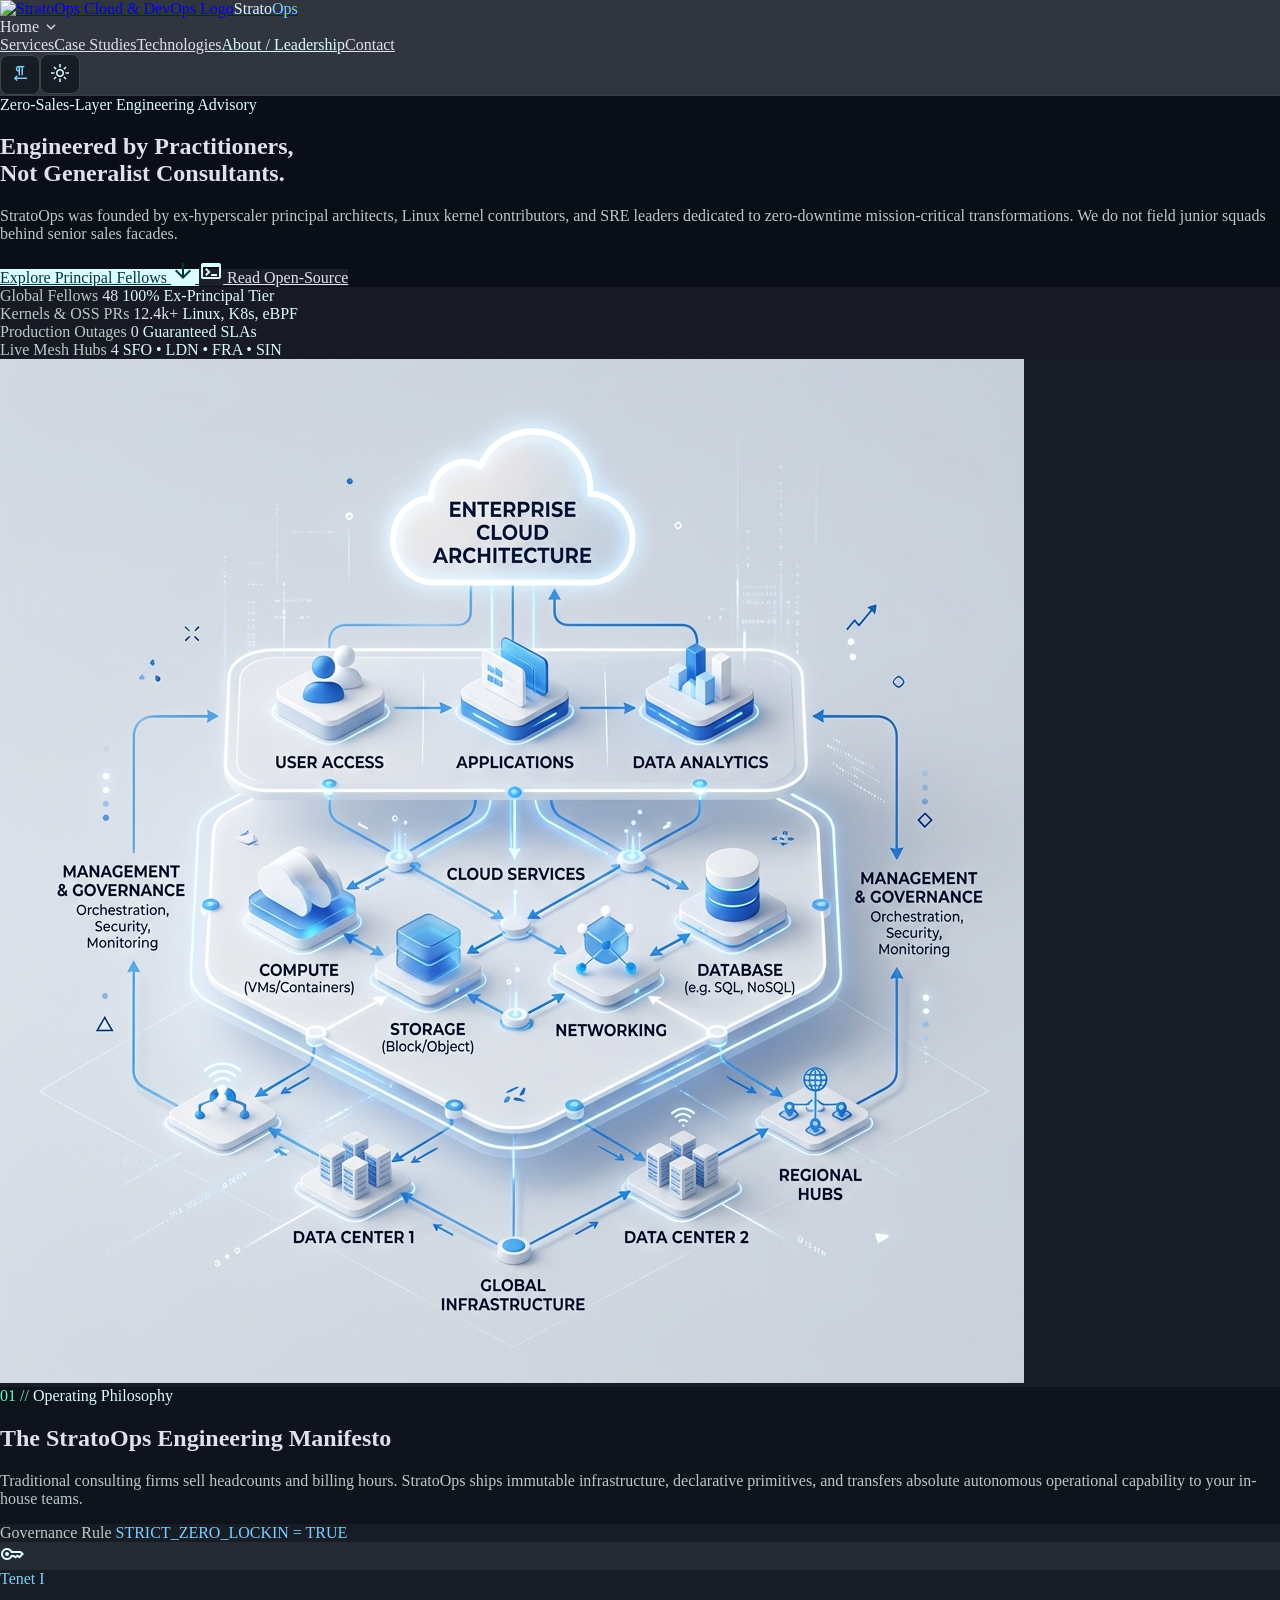
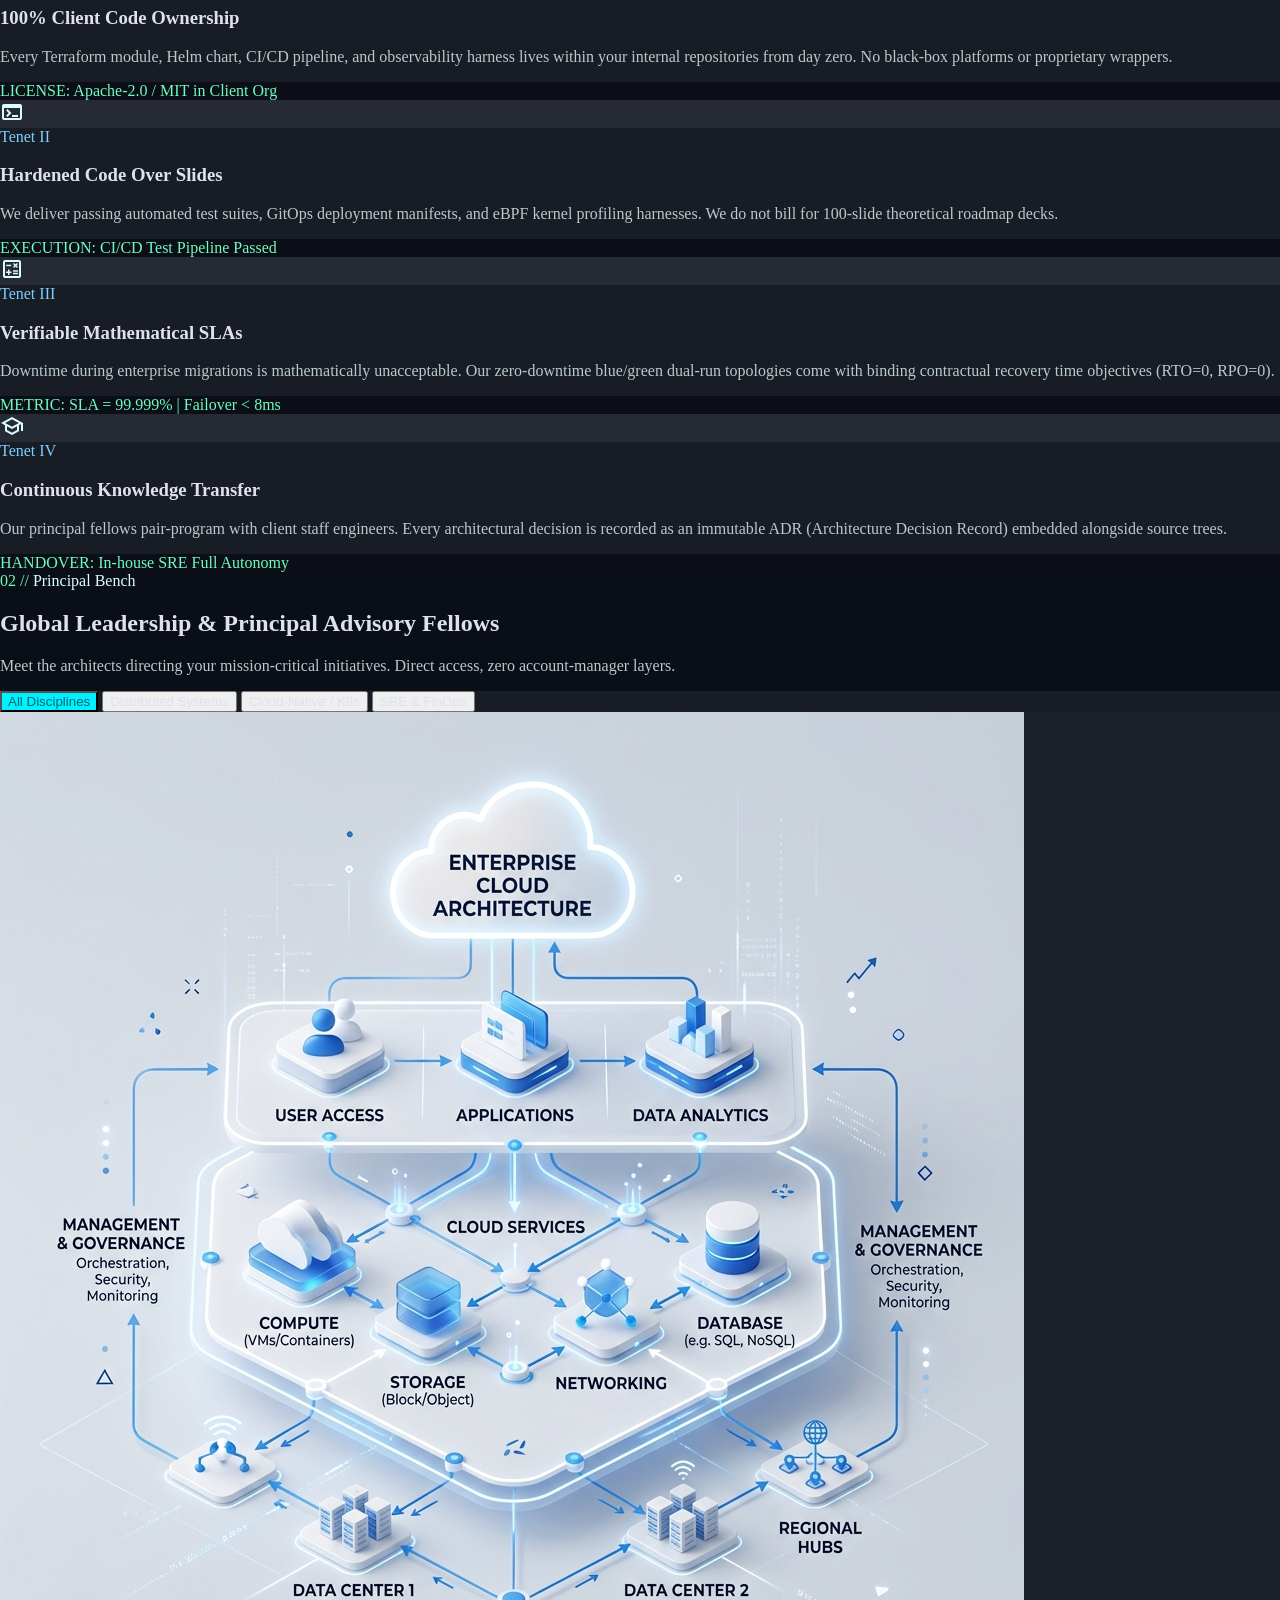
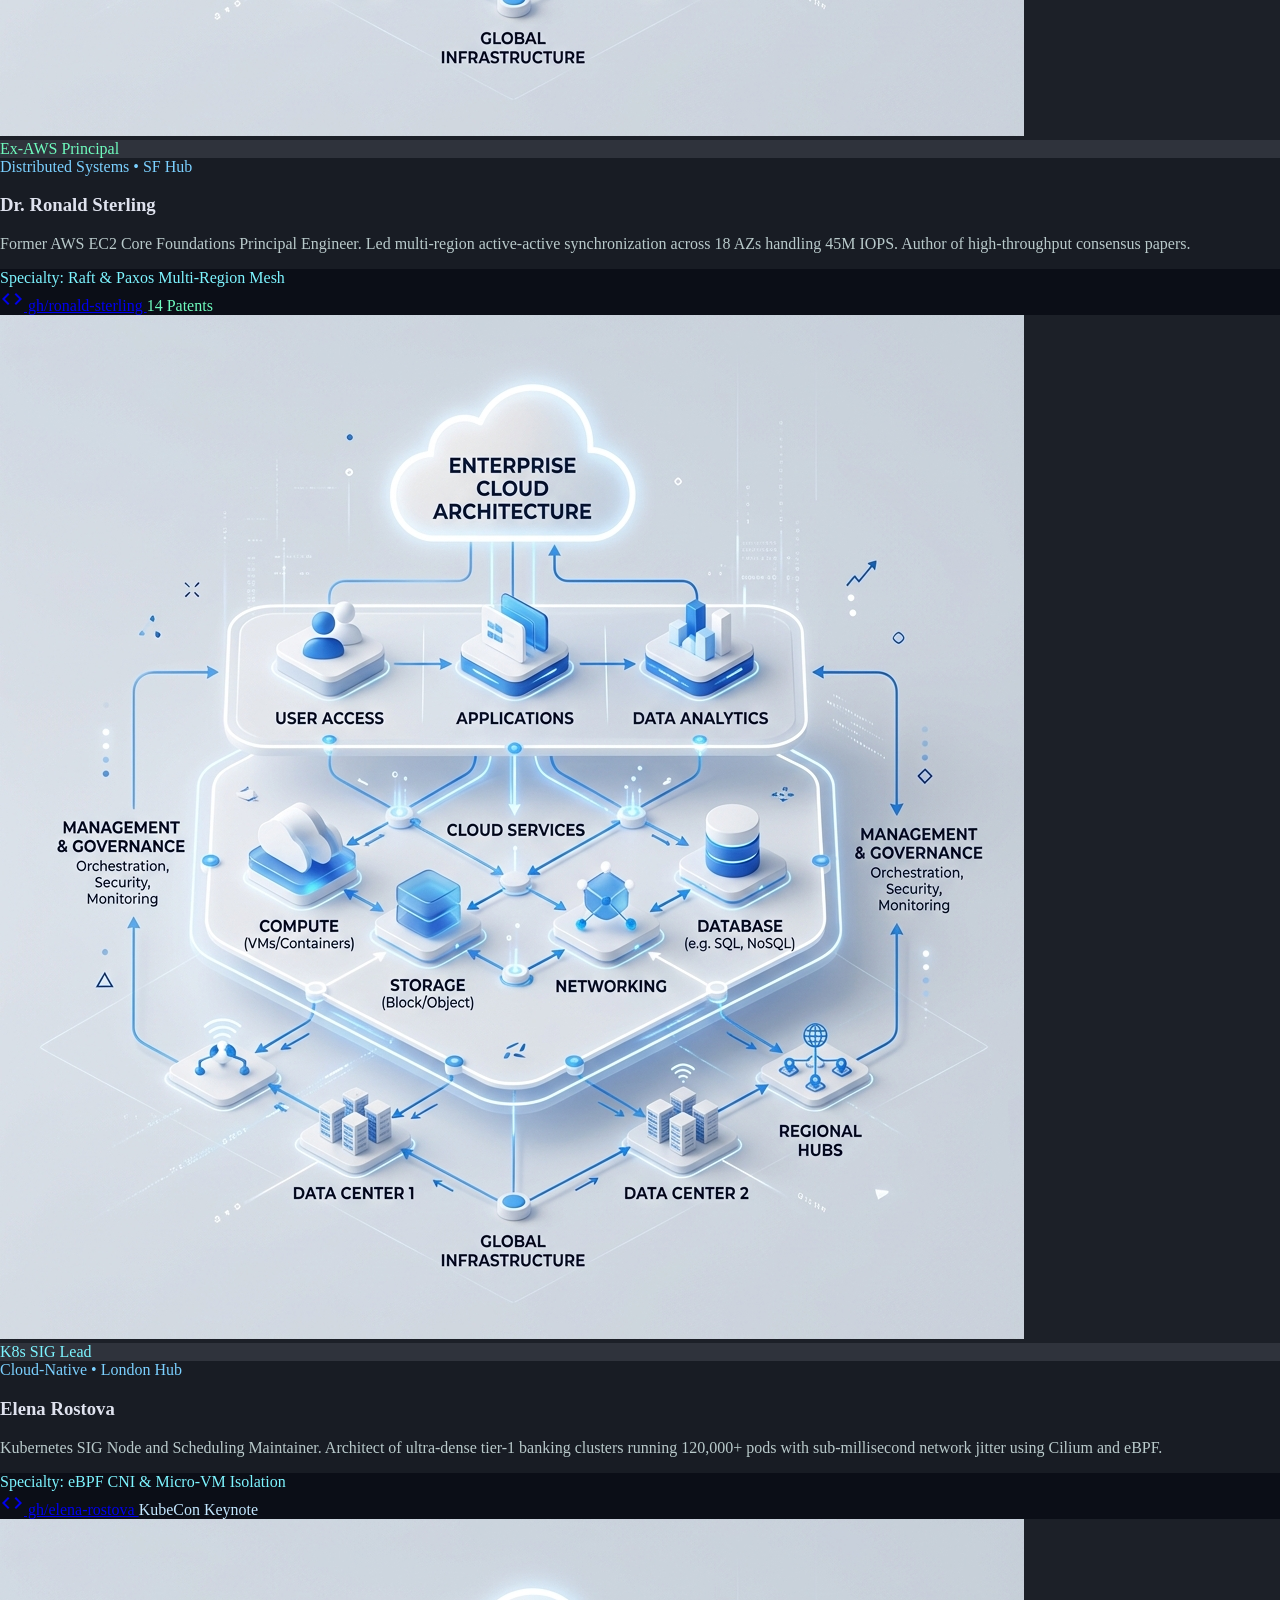
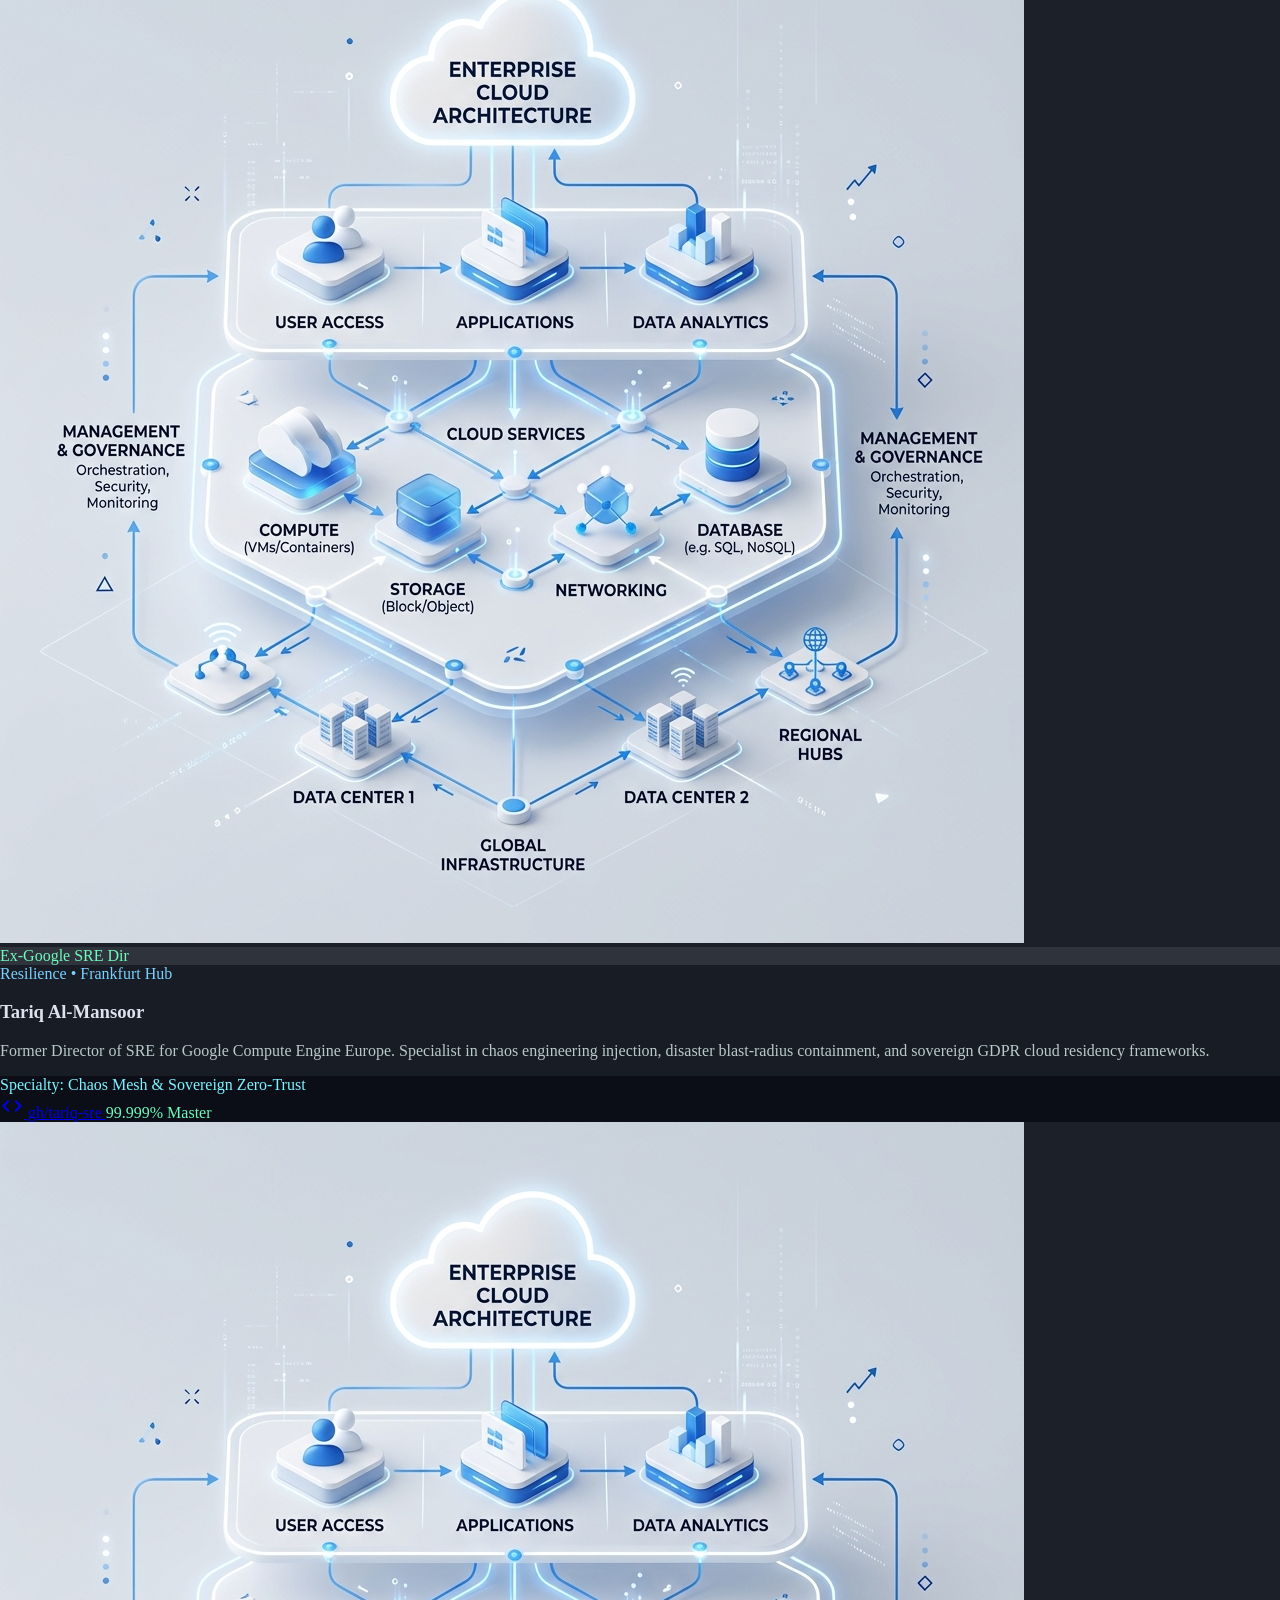
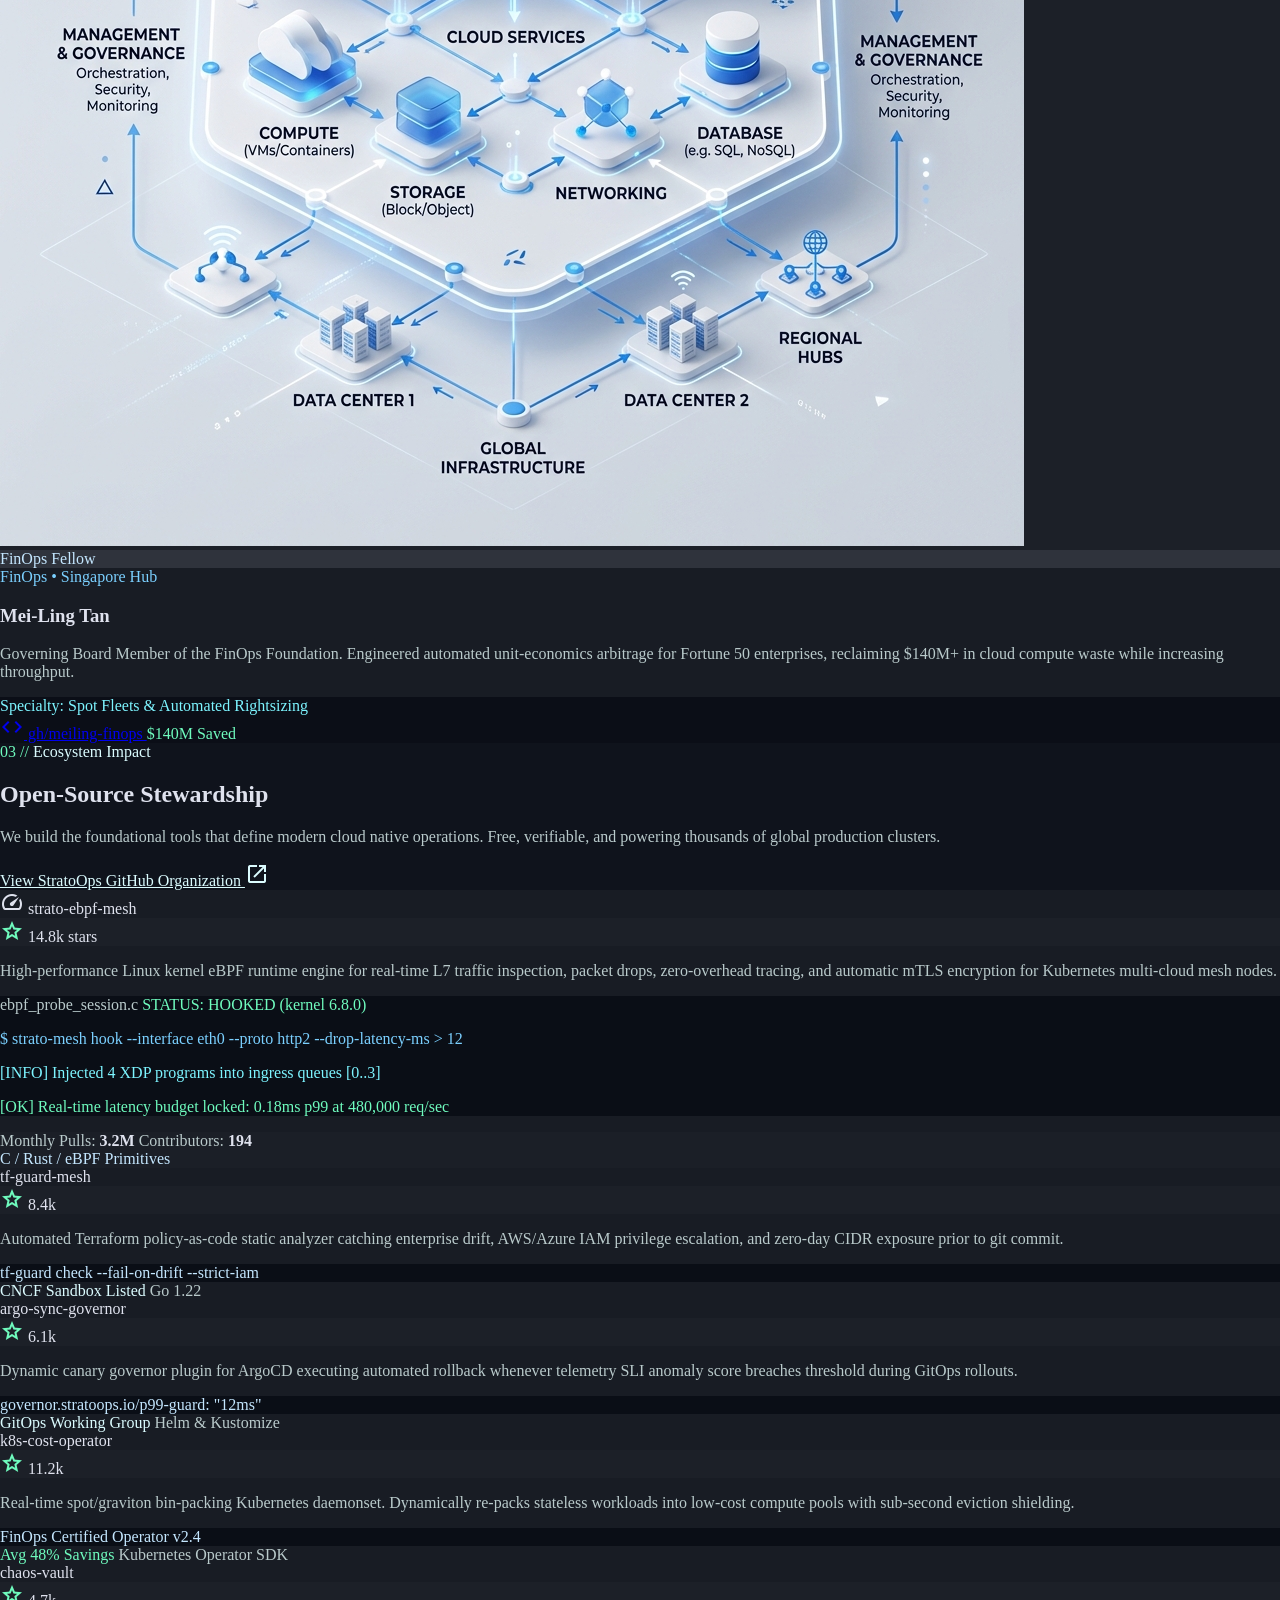
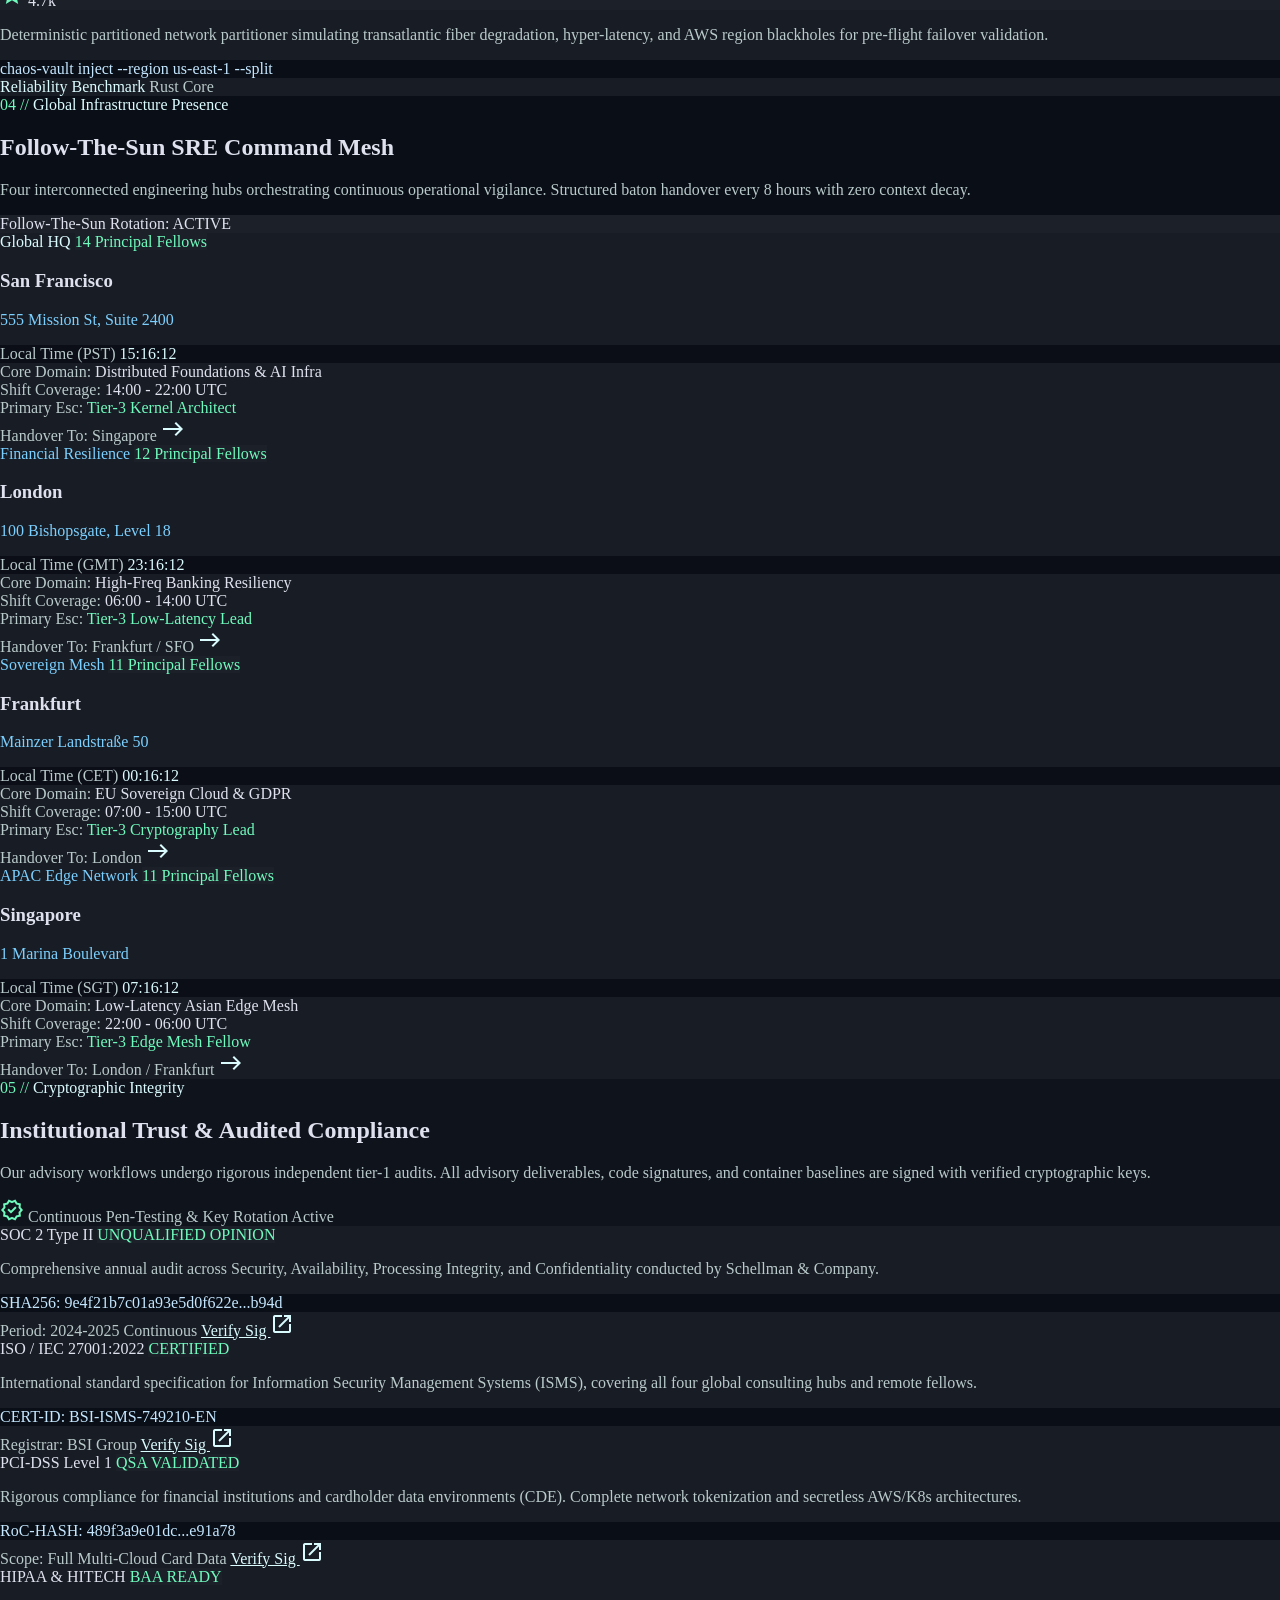
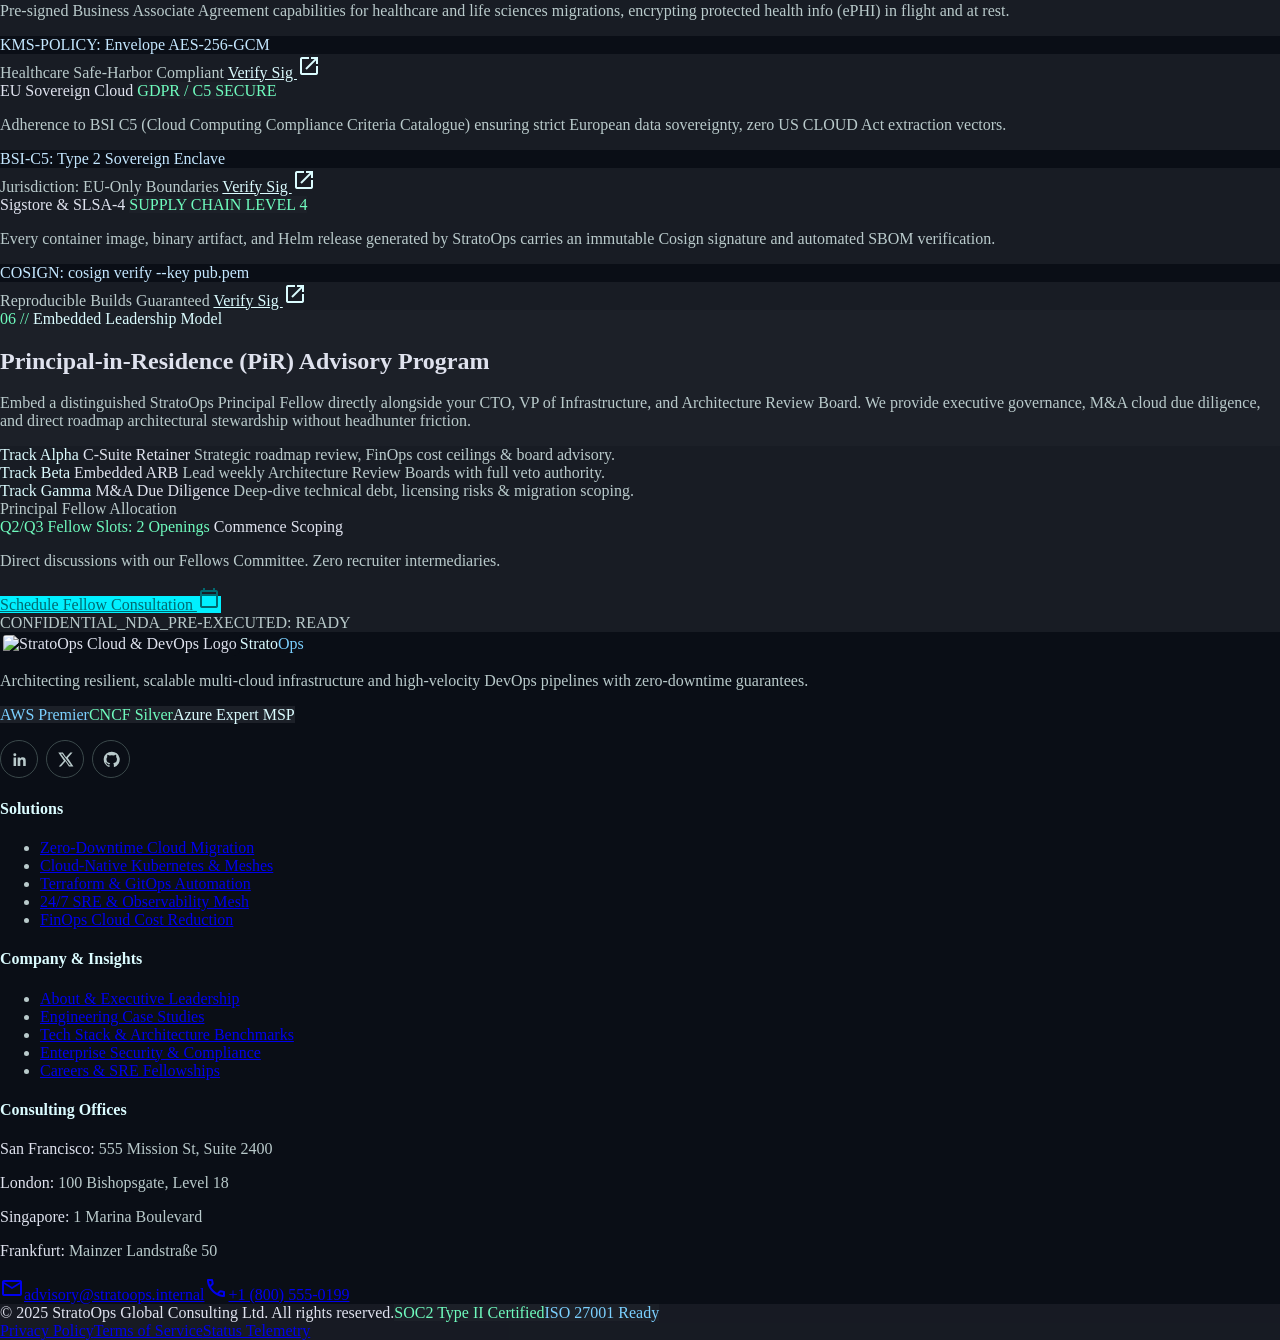
==== commit bf9cff6d: "Fix RTL icon, contrast issues across sections, remove login CTA, and improve responsiveness" ====
--- a/about.html
+++ b/about.html
@@ -1,7 +1,7 @@
 <!DOCTYPE html>
 
 <html class="" dir="ltr" lang="en"><head><meta charset="utf-8"/><meta content="width=device-width, initial-scale=1.0" name="viewport"/><meta content="web_standard" name="shell-type"/><title>StratoOps - Cloud Migration &amp; DevOps Consulting</title><link href="https://fonts.googleapis.com" rel="preconnect"/><link crossorigin="" href="https://fonts.gstatic.com" rel="preconnect"/><link href="https://fonts.googleapis.com/css2?family=Inter:wght@400;500;600;700;800&amp;family=JetBrains+Mono:wght@400;500;600&amp;display=swap" rel="stylesheet"/><link href="https://fonts.googleapis.com/css2?family=Material+Symbols+Outlined:opsz,wght,FILL,GRAD@20..48,100..700,0..1,-50..200" rel="stylesheet"/><link href="https://fonts.googleapis.com/css2?family=Material+Symbols+Outlined:wght,FILL@100..700,0..1&amp;display=swap" rel="stylesheet"/>
-<link href="https://fonts.googleapis.com/css2?family=Material+Symbols+Outlined:wght,FILL@100..700,0..1&amp;display=swap" rel="stylesheet"/><style>@layer base{html,body{margin:0;padding:0;}body{overscroll-behavior:none;}main>:first-child{margin-top:0!important;}main>:last-child{margin-bottom:0!important;}}::-webkit-scrollbar{display:none;}</style><script src="https://cdn.tailwindcss.com"></script><script id="tailwind-config">tailwind.config={darkMode:"class",theme:{extend:{"colors":{"primary":"#0ea5e9","on-primary":"#ffffff","primary-container":"#bae6fd","on-primary-container":"#0369a1","secondary":"#64748b","on-secondary":"#ffffff","secondary-container":"#f1f5f9","on-secondary-container":"#334155","tertiary":"#10b981","on-tertiary":"#ffffff","tertiary-container":"#d1fae5","on-tertiary-container":"#047857","error":"#ef4444","on-error":"#ffffff","error-container":"#fee2e2","on-error-container":"#b91c1c","background":"#f8fafc","on-background":"#0f172a","surface":"#ffffff","on-surface":"#0f172a","surface-variant":"#e2e8f0","on-surface-variant":"#475569","outline":"#94a3b8","outline-variant":"#cbd5e1","surface-container-lowest":"#ffffff","surface-container-low":"#f8fafc","surface-container":"#f1f5f9","surface-container-high":"#e2e8f0","surface-container-highest":"#cbd5e1","surface-bright":"#ffffff","surface-dim":"#e2e8f0","surface-tint":"#0ea5e9"},"borderRadius":{"DEFAULT":"0.125rem","lg":"0.25rem","xl":"0.5rem","full":"0.75rem"},"spacing":{"gutter-mobile":"1rem","margin-mobile":"1rem","space-xs":"0.25rem","margin-tablet":"2rem","gutter":"1.5rem","space-sm":"0.5rem","margin":"4rem","space-md":"1rem","space-lg":"1.5rem","space-xl":"2.5rem"},"fontFamily":{"headline-lg":["Inter"],"body-md":["Inter"],"label-lg":["JetBrains Mono"],"code-block":["JetBrains Mono"],"label-md":["JetBrains Mono"],"label-sm":["JetBrains Mono"],"headline-lg-mobile":["Inter"],"headline-md":["Inter"],"body-lg":["Inter"],"body-sm":["Inter"],"headline-sm":["Inter"],"headline-xl-mobile":["Inter"],"headline-xl":["Inter"]},"fontSize":{"headline-lg":["40px",{"lineHeight":"48px","letterSpacing":"-0.02em","fontWeight":"700"}],"body-md":["16px",{"lineHeight":"24px","letterSpacing":"0em","fontWeight":"400"}],"label-lg":["14px",{"lineHeight":"20px","letterSpacing":"0.02em","fontWeight":"600"}],"code-block":["13px",{"lineHeight":"20px","letterSpacing":"0em","fontWeight":"400"}],"label-md":["12px",{"lineHeight":"16px","letterSpacing":"0.04em","fontWeight":"500"}],"label-sm":["11px",{"lineHeight":"14px","letterSpacing":"0.06em","fontWeight":"500"}],"headline-lg-mobile":["28px",{"lineHeight":"36px","letterSpacing":"-0.015em","fontWeight":"700"}],"headline-md":["28px",{"lineHeight":"36px","letterSpacing":"-0.015em","fontWeight":"600"}],"body-lg":["18px",{"lineHeight":"28px","letterSpacing":"-0.005em","fontWeight":"400"}],"body-sm":["14px",{"lineHeight":"20px","letterSpacing":"0em","fontWeight":"400"}],"headline-sm":["20px",{"lineHeight":"28px","letterSpacing":"-0.01em","fontWeight":"600"}],"headline-xl-mobile":["36px",{"lineHeight":"44px","letterSpacing":"-0.025em","fontWeight":"800"}],"headline-xl":["56px",{"lineHeight":"64px","letterSpacing":"-0.03em","fontWeight":"800"}]}}}};</script><link href="css/site.css" rel="stylesheet"/><script defer="True" src="js/app.js"></script></head><body class="bg-surface text-on-surface font-body-md text-body-md antialiased min-h-screen"><header class="fixed top-0 left-0 right-0 w-full z-50 bg-surface-container-highest backdrop-blur-xl shadow-sm transition-colors"><div class="h-20 w-full max-w-[1440px] mx-auto px-margin-mobile md:px-margin-tablet lg:px-margin flex items-center justify-between gap-space-md"><div class="flex items-center gap-space-md shrink-0"><a class="flex items-center gap-space-sm group" data-path="home-1-enterprise-migration" href="#"><img alt="StratoOps Cloud &amp; DevOps Logo" class="h-8 w-auto object-contain" src="assets/favicon.svg"/><span class="font-headline-sm text-headline-sm text-primary font-bold tracking-tight uppercase">Strato<span class="text-secondary">Ops</span></span></a></div><nav class="hidden xl:flex items-center gap-space-lg" data-active-classes="text-primary font-semibold"><a class="font-label-lg text-label-lg text-on-surface opacity-80 hover:text-primary transition-colors uppercase" data-path="index" href="index.html">Home</a><a class="font-label-lg text-label-lg text-on-surface opacity-80 hover:text-primary transition-colors uppercase" data-path="services" href="services.html">Services</a><a class="font-label-lg text-label-lg text-on-surface opacity-80 hover:text-primary transition-colors uppercase" data-path="case-studies" href="case-studies.html">Case Studies</a><a class="font-label-lg text-label-lg text-on-surface opacity-80 hover:text-primary transition-colors uppercase" data-path="technologies" href="technologies.html">Technologies</a><a class="font-label-lg text-label-lg text-on-surface opacity-80 hover:text-primary transition-colors uppercase" data-path="about-leadership" href="about.html">About / Leadership</a><a class="font-label-lg text-label-lg text-on-surface opacity-80 hover:text-primary transition-colors uppercase" data-path="contact" href="contact.html">Contact</a></nav><div class="flex items-center gap-space-sm shrink-0"><button class="flex items-center justify-center p-space-xs rounded bg-surface-container-low hover:bg-surface-container text-on-surface transition-colors cursor-pointer" id="rtl-toggle-btn" type="button"><span class="material-symbols-outlined text-[18px] text-secondary">language</span></button><button class="p-space-xs rounded bg-surface-container-low hover:bg-surface-container text-on-surface transition-colors cursor-pointer flex items-center justify-center" id="theme-toggle-btn" title="Toggle Dark/Light Mode" type="button"><span class="material-symbols-outlined text-[20px] text-primary-fixed">dark_mode</span></button><a class="hidden sm:inline-flex items-center justify-center px-space-md py-space-sm bg-primary-container text-on-primary-container font-label-lg text-label-lg uppercase rounded shadow-[0_0_16px_rgba(0,240,255,0.2)] hover:bg-secondary-fixed hover:text-on-secondary-fixed transition-all" data-path="contact" href="contact.html">Login</a></div></div></header><main class="w-full pt-20 bg-surface min-h-[calc(100vh-80px)]"><div class="flex flex-col w-full">
+<link href="https://fonts.googleapis.com/css2?family=Material+Symbols+Outlined:wght,FILL@100..700,0..1&amp;display=swap" rel="stylesheet"/><style>@layer base{html,body{margin:0;padding:0;}body{overscroll-behavior:none;}main>:first-child{margin-top:0!important;}main>:last-child{margin-bottom:0!important;}}::-webkit-scrollbar{display:none;}</style><script src="https://cdn.tailwindcss.com"></script><script id="tailwind-config">tailwind.config={darkMode:"class",theme:{extend:{"colors":{"primary":"#0ea5e9","on-primary":"#ffffff","primary-container":"#bae6fd","on-primary-container":"#0369a1","secondary":"#64748b","on-secondary":"#ffffff","secondary-container":"#f1f5f9","on-secondary-container":"#334155","tertiary":"#10b981","on-tertiary":"#ffffff","tertiary-container":"#d1fae5","on-tertiary-container":"#047857","error":"#ef4444","on-error":"#ffffff","error-container":"#fee2e2","on-error-container":"#b91c1c","background":"#f8fafc","on-background":"#0f172a","surface":"#ffffff","on-surface":"#0f172a","surface-variant":"#e2e8f0","on-surface-variant":"#475569","outline":"#94a3b8","outline-variant":"#cbd5e1","surface-container-lowest":"#ffffff","surface-container-low":"#f8fafc","surface-container":"#f1f5f9","surface-container-high":"#e2e8f0","surface-container-highest":"#cbd5e1","surface-bright":"#ffffff","surface-dim":"#e2e8f0","surface-tint":"#0ea5e9"},"borderRadius":{"DEFAULT":"0.125rem","lg":"0.25rem","xl":"0.5rem","full":"0.75rem"},"spacing":{"gutter-mobile":"1rem","margin-mobile":"1rem","space-xs":"0.25rem","margin-tablet":"2rem","gutter":"1.5rem","space-sm":"0.5rem","margin":"4rem","space-md":"1rem","space-lg":"1.5rem","space-xl":"2.5rem"},"fontFamily":{"headline-lg":["Inter"],"body-md":["Inter"],"label-lg":["JetBrains Mono"],"code-block":["JetBrains Mono"],"label-md":["JetBrains Mono"],"label-sm":["JetBrains Mono"],"headline-lg-mobile":["Inter"],"headline-md":["Inter"],"body-lg":["Inter"],"body-sm":["Inter"],"headline-sm":["Inter"],"headline-xl-mobile":["Inter"],"headline-xl":["Inter"]},"fontSize":{"headline-lg":["40px",{"lineHeight":"48px","letterSpacing":"-0.02em","fontWeight":"700"}],"body-md":["16px",{"lineHeight":"24px","letterSpacing":"0em","fontWeight":"400"}],"label-lg":["14px",{"lineHeight":"20px","letterSpacing":"0.02em","fontWeight":"600"}],"code-block":["13px",{"lineHeight":"20px","letterSpacing":"0em","fontWeight":"400"}],"label-md":["12px",{"lineHeight":"16px","letterSpacing":"0.04em","fontWeight":"500"}],"label-sm":["11px",{"lineHeight":"14px","letterSpacing":"0.06em","fontWeight":"500"}],"headline-lg-mobile":["28px",{"lineHeight":"36px","letterSpacing":"-0.015em","fontWeight":"700"}],"headline-md":["28px",{"lineHeight":"36px","letterSpacing":"-0.015em","fontWeight":"600"}],"body-lg":["18px",{"lineHeight":"28px","letterSpacing":"-0.005em","fontWeight":"400"}],"body-sm":["14px",{"lineHeight":"20px","letterSpacing":"0em","fontWeight":"400"}],"headline-sm":["20px",{"lineHeight":"28px","letterSpacing":"-0.01em","fontWeight":"600"}],"headline-xl-mobile":["36px",{"lineHeight":"44px","letterSpacing":"-0.025em","fontWeight":"800"}],"headline-xl":["56px",{"lineHeight":"64px","letterSpacing":"-0.03em","fontWeight":"800"}]}}}};</script><link href="css/site.css" rel="stylesheet"/><script defer="True" src="js/app.js"></script></head><body class="bg-surface text-on-surface font-body-md text-body-md antialiased min-h-screen"><header class="fixed top-0 left-0 right-0 w-full z-50 bg-surface-container-highest backdrop-blur-xl shadow-sm transition-colors"><div class="h-20 w-full max-w-[1440px] mx-auto px-margin-mobile md:px-margin-tablet lg:px-margin flex items-center justify-between gap-space-md"><div class="flex items-center gap-space-md shrink-0"><a class="flex items-center gap-space-sm group" data-path="home-1-enterprise-migration" href="#"><img alt="StratoOps Cloud &amp; DevOps Logo" class="h-8 w-auto object-contain" src="assets/favicon.svg"/><span class="font-headline-sm text-headline-sm text-primary font-bold tracking-tight uppercase">Strato<span class="text-secondary">Ops</span></span></a></div><nav class="hidden xl:flex items-center gap-space-lg" data-active-classes="text-primary font-semibold"><a class="font-label-lg text-label-lg text-on-surface opacity-80 hover:text-primary transition-colors uppercase" data-path="index" href="index.html">Home</a><a class="font-label-lg text-label-lg text-on-surface opacity-80 hover:text-primary transition-colors uppercase" data-path="services" href="services.html">Services</a><a class="font-label-lg text-label-lg text-on-surface opacity-80 hover:text-primary transition-colors uppercase" data-path="case-studies" href="case-studies.html">Case Studies</a><a class="font-label-lg text-label-lg text-on-surface opacity-80 hover:text-primary transition-colors uppercase" data-path="technologies" href="technologies.html">Technologies</a><a class="font-label-lg text-label-lg text-on-surface opacity-80 hover:text-primary transition-colors uppercase" data-path="about-leadership" href="about.html">About / Leadership</a><a class="font-label-lg text-label-lg text-on-surface opacity-80 hover:text-primary transition-colors uppercase" data-path="contact" href="contact.html">Contact</a></nav><div class="flex items-center gap-space-sm shrink-0"><button class="flex items-center justify-center p-space-xs rounded bg-surface-container-low hover:bg-surface-container text-on-surface transition-colors cursor-pointer" id="rtl-toggle-btn" title="Toggle RTL / LTR" aria-label="Toggle RTL / LTR" type="button"><span class="material-symbols-outlined text-[18px] text-secondary">format_textdirection_r_to_l</span></button><button class="p-space-xs rounded bg-surface-container-low hover:bg-surface-container text-on-surface transition-colors cursor-pointer flex items-center justify-center" id="theme-toggle-btn" title="Toggle Dark/Light Mode" aria-label="Toggle Dark/Light Mode" type="button"><span class="material-symbols-outlined text-[20px] text-primary-fixed">dark_mode</span></button></div></div></header><main class="w-full pt-20 bg-surface min-h-[calc(100vh-80px)]"><div class="flex flex-col w-full">
 <!-- HERO SECTION -->
 <section class="relative w-full overflow-hidden bg-surface-container-lowest -mt-20 pt-20">
     <div class="relative w-full min-h-[620px] lg:min-h-[720px] flex flex-col lg:flex-row items-center justify-between max-w-[1440px] mx-auto px-margin-mobile md:px-margin-tablet lg:px-margin py-space-xl gap-space-lg">
--- a/css/site.css
+++ b/css/site.css
@@ -8,6 +8,7 @@
   --surface-container-high:#262a33;
   --surface-container-highest:#31353e;
   --surface-variant:#31353e;
+  --surface-dim:#141820;
   --surface-bright:#353942;
   --on-surface:#dfe2ee;
   --on-surface-variant:#b9cacb;
@@ -47,6 +48,7 @@
   --surface-container-high:#dfe8eb;
   --surface-container-highest:#d4e0e3;
   --surface-variant:#dbe5e7;
+  --surface-dim:#d9e3e6;
   --surface-bright:#ffffff;
   --on-surface:#102027;
   --on-surface-variant:#4d6268;
@@ -89,6 +91,7 @@
 [class~="bg-surface-container-high"]{background-color:var(--surface-container-high)!important}
 [class~="bg-surface-container-highest"]{background-color:var(--surface-container-highest)!important}
 [class~="bg-surface-variant"]{background-color:var(--surface-variant)!important}
+[class~="bg-surface-dim"]{background-color:var(--surface-dim)!important}
 [class~="bg-surface-bright"]{background-color:var(--surface-bright)!important}
 [class~="bg-primary"]{background-color:var(--primary)!important}
 [class~="bg-primary-container"]{background-color:var(--primary-container)!important}
@@ -98,6 +101,29 @@
 [class~="bg-tertiary-container"]{background-color:var(--tertiary-container)!important}
 [class~="bg-error"]{background-color:var(--error)!important}
 [class~="bg-error-container"]{background-color:var(--error-container)!important}
+
+/* Support background opacity variations with proper theme colors */
+[class*="bg-surface-container-lowest/"]{background-color:color-mix(in srgb, var(--surface-container-lowest) 92%, transparent)!important}
+[class*="bg-surface-container-low/"]{background-color:color-mix(in srgb, var(--surface-container-low) 92%, transparent)!important}
+[class*="bg-surface-container/"]{background-color:color-mix(in srgb, var(--surface-container) 92%, transparent)!important}
+[class*="bg-surface-container-high/"]{background-color:color-mix(in srgb, var(--surface-container-high) 92%, transparent)!important}
+[class*="bg-surface-container-highest/"]{background-color:color-mix(in srgb, var(--surface-container-highest) 92%, transparent)!important}
+[class*="bg-surface-dim/"]{background-color:color-mix(in srgb, var(--surface-dim) 92%, transparent)!important}
+[class*="bg-surface-bright/"]{background-color:color-mix(in srgb, var(--surface-bright) 92%, transparent)!important}
+[class*="bg-surface/"]{background-color:color-mix(in srgb, var(--surface) 92%, transparent)!important}
+
+/* Gradient scrims over images and heroes */
+[class*="from-surface-container-lowest"]{
+  --tw-gradient-from:var(--surface-container-lowest) var(--tw-gradient-from-position, )!important;
+  --tw-gradient-to:color-mix(in srgb, var(--surface-container-lowest) 0%, transparent) var(--tw-gradient-to-position, )!important;
+  --tw-gradient-stops:var(--tw-gradient-from), var(--tw-gradient-to)!important;
+}
+[class*="via-surface-container-lowest/"]{
+  --tw-gradient-stops:var(--tw-gradient-from), color-mix(in srgb, var(--surface-container-lowest) 35%, transparent), var(--tw-gradient-to)!important;
+}
+[class*="to-surface-container-lowest"]{
+  --tw-gradient-to:var(--surface-container-lowest) var(--tw-gradient-to-position, )!important;
+}
 
 [class~="text-on-surface"]{color:var(--on-surface)!important}
 [class~="text-on-surface-variant"]{color:var(--on-surface-variant)!important}
@@ -120,6 +146,21 @@
 [class~="text-secondary-fixed-dim"]{color:var(--secondary-fixed-dim)!important}
 [class~="text-tertiary-fixed-dim"]{color:var(--tertiary-fixed-dim)!important}
 
+/* Text and fill colors for surface tokens (used in SVG diagrams) */
+[class~="text-surface"]{color:var(--surface)!important}
+[class~="text-surface-container-lowest"]{color:var(--surface-container-lowest)!important}
+[class~="text-surface-container-low"]{color:var(--surface-container-low)!important}
+[class~="text-surface-container"]{color:var(--surface-container)!important}
+[class~="text-surface-container-high"]{color:var(--surface-container-high)!important}
+[class~="text-surface-container-highest"]{color:var(--surface-container-highest)!important}
+[class~="text-surface-variant"]{color:var(--surface-variant)!important}
+
+/* SVG blueprint diagram styling with crisp high-contrast outlines */
+svg rect[class*="text-surface-container"]{
+  stroke:var(--outline-variant);
+  stroke-width:1px;
+}
+
 [class~="border-outline"]{border-color:var(--outline)!important}
 [class~="border-outline-variant"]{border-color:var(--outline-variant)!important}
 
